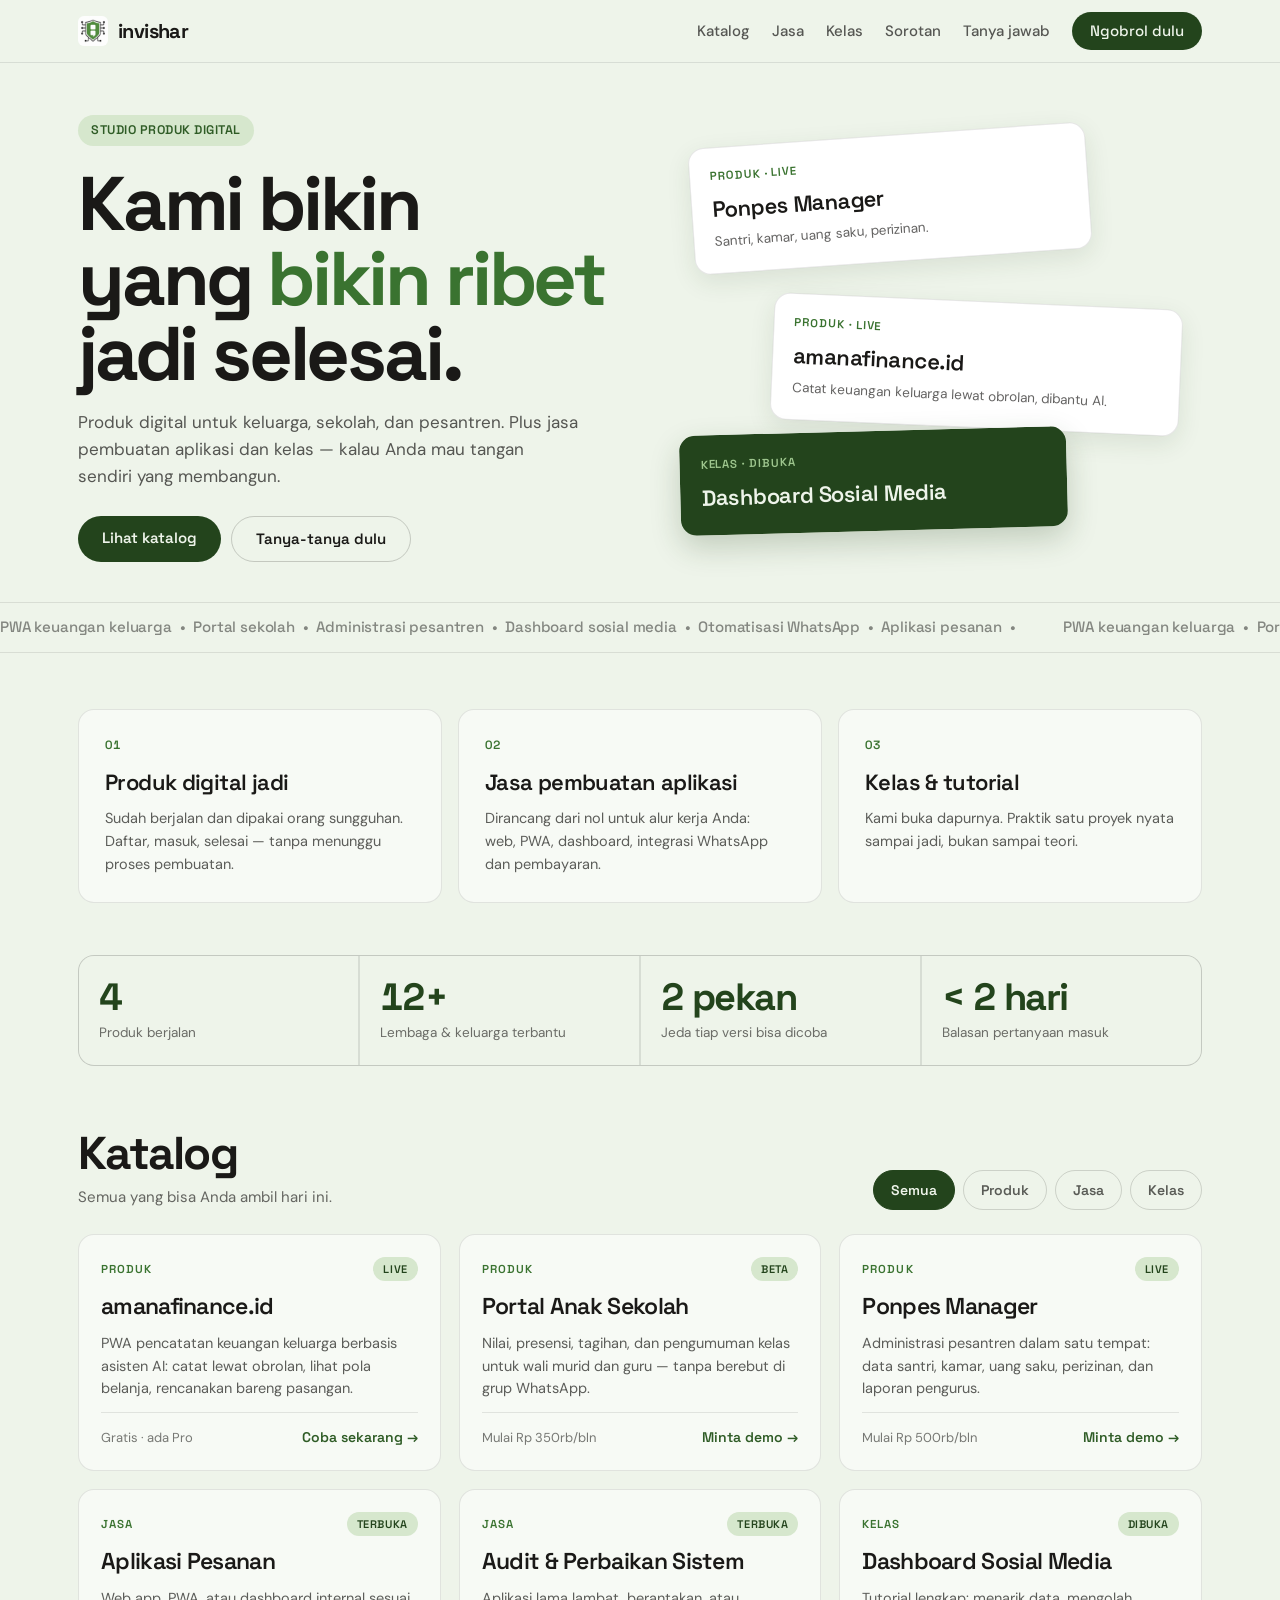
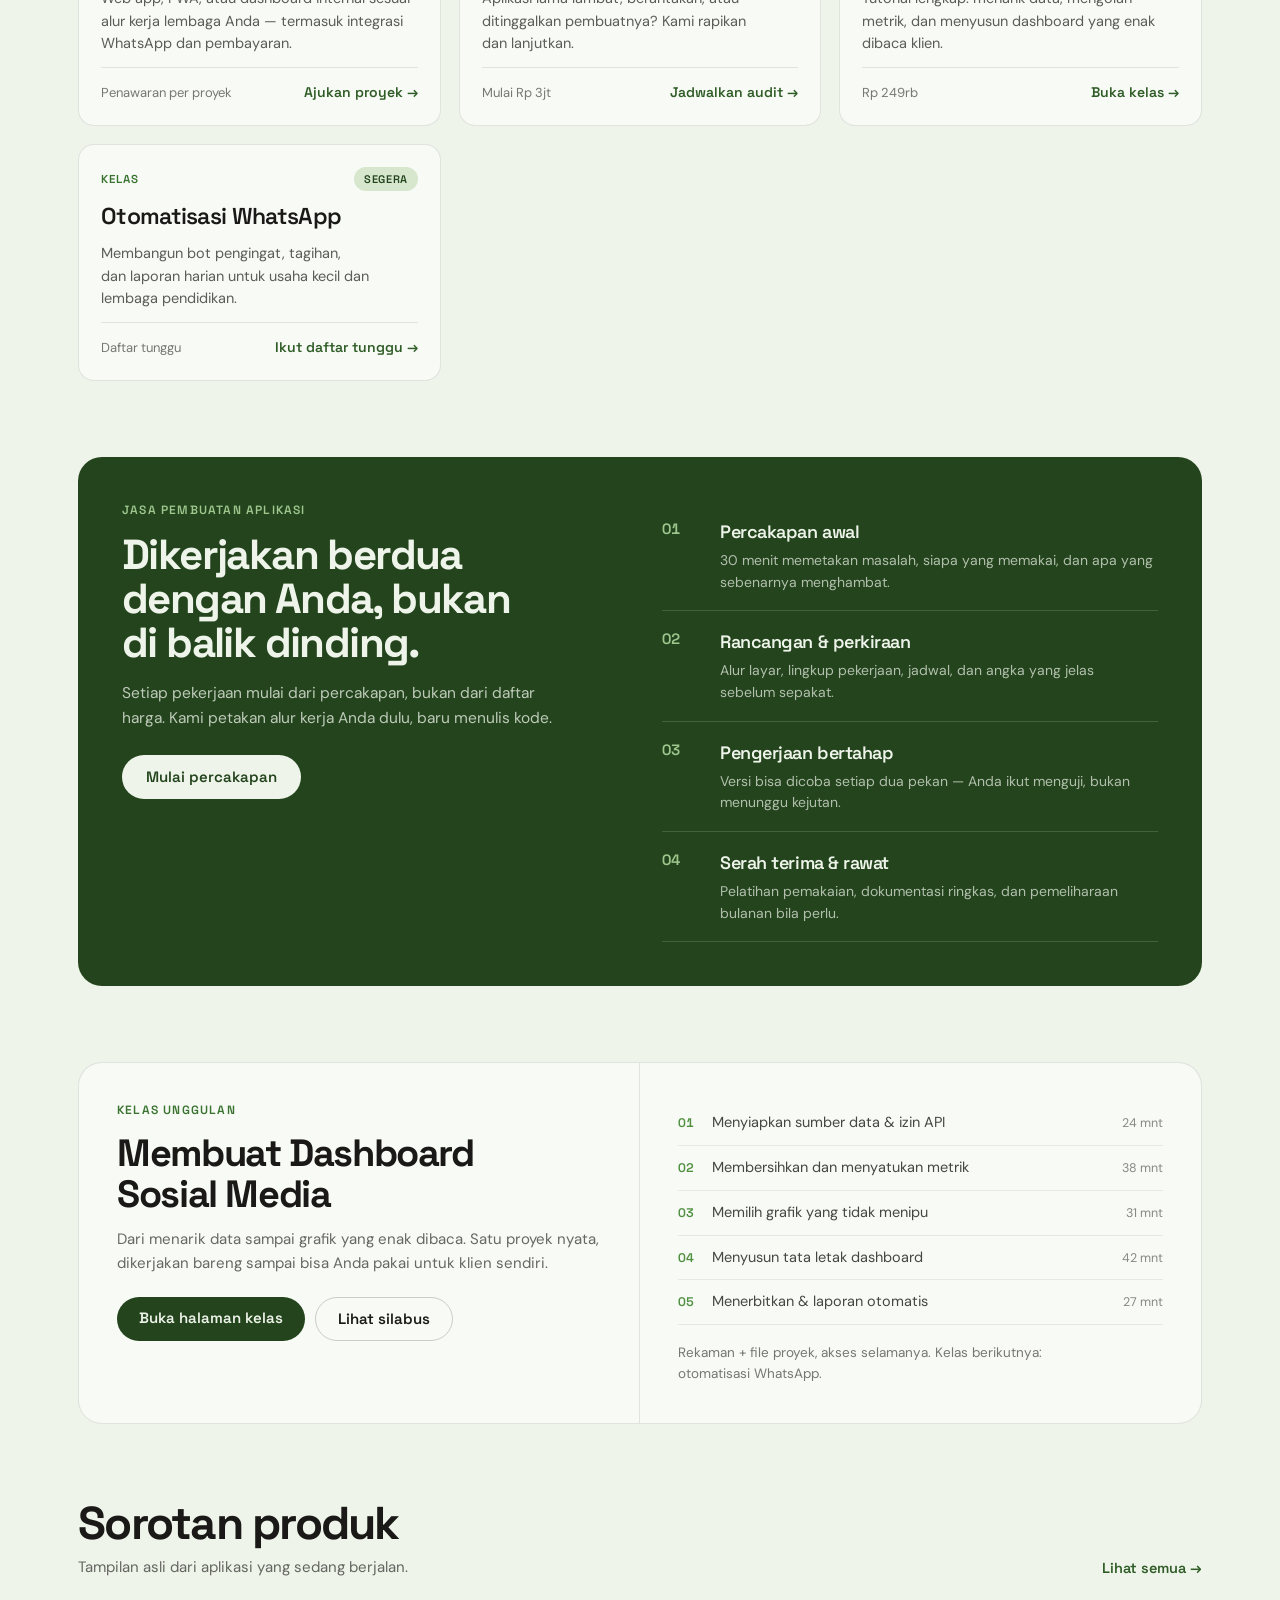
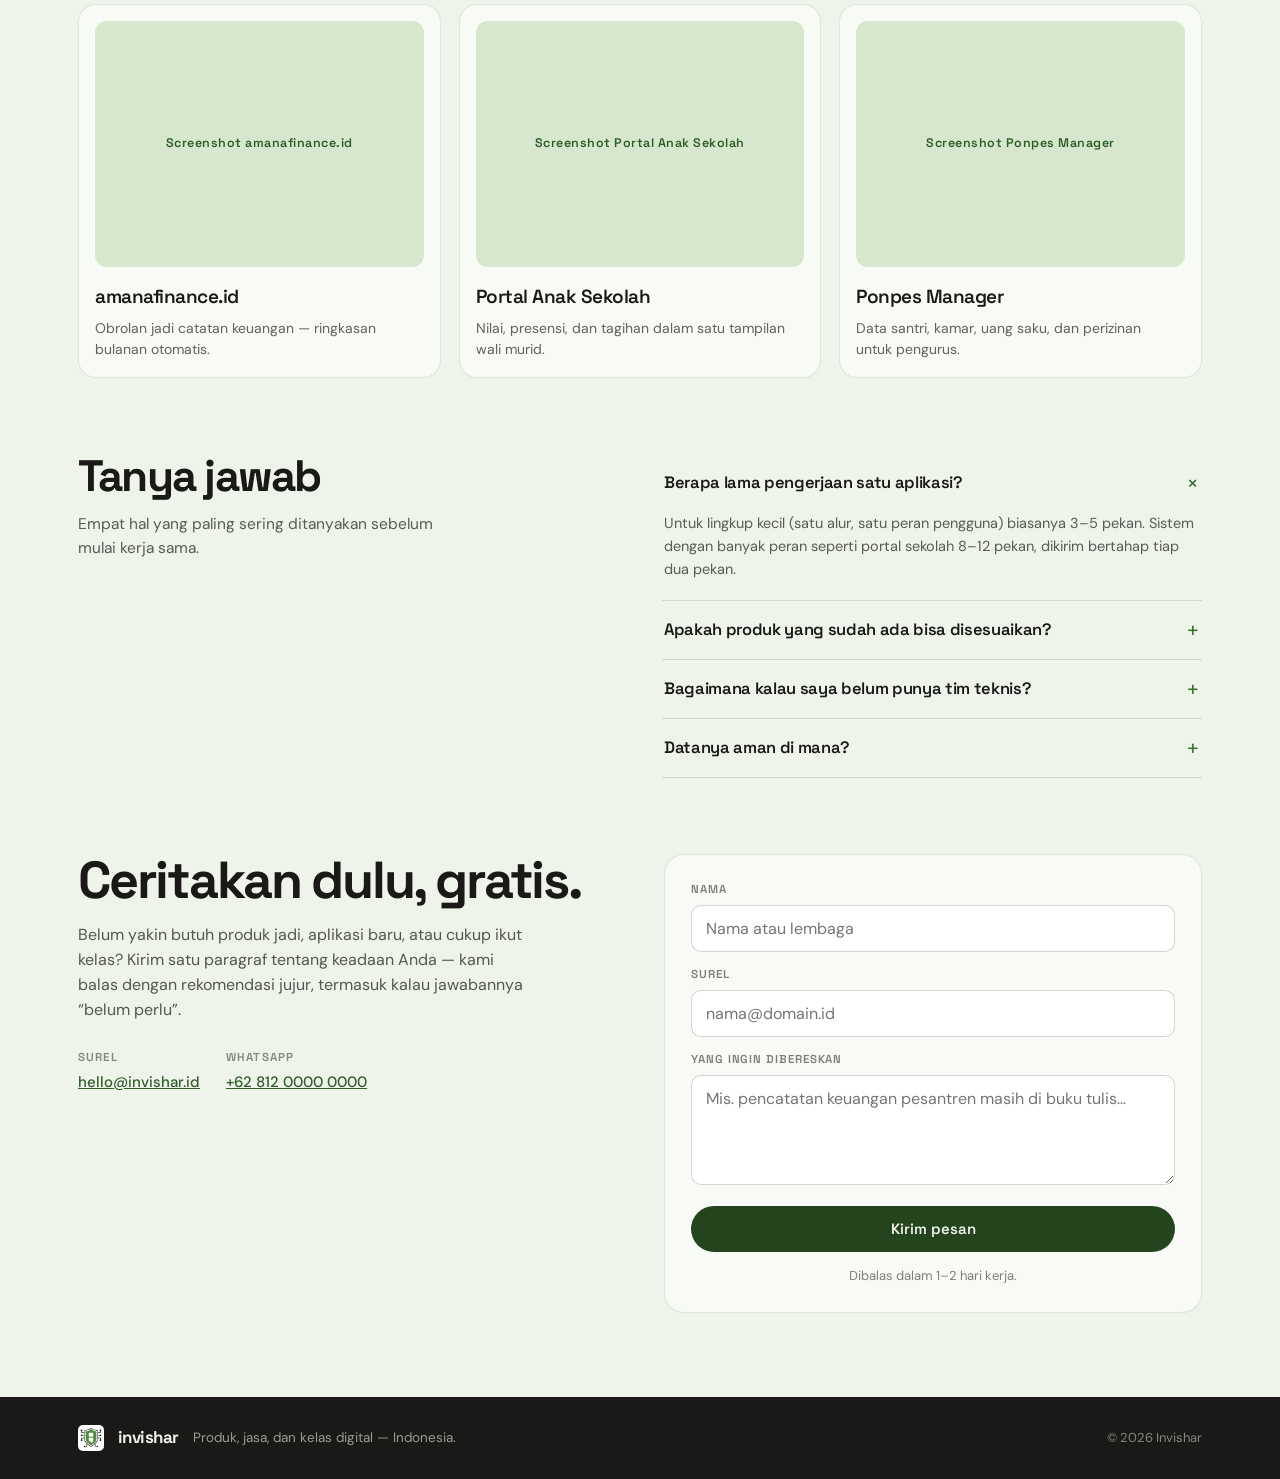
==== site/index.html @ 46fa2477 "Tambah galeri kelas sebagai pintu masuk menu Kelas Menu "Kelas" langsung melemparkan pengunjung ke s" ====
<!DOCTYPE html>
<html lang="id">
<head>
<meta charset="utf-8">
<meta name="viewport" content="width=device-width, initial-scale=1">
<title>Invishar &mdash; Produk, jasa, dan kelas digital</title>
<meta name="description" content="Studio produk digital untuk keluarga, sekolah, dan pesantren. Produk siap pakai, jasa pembuatan aplikasi, dan kelas praktis.">
<meta name="theme-color" content="#eef4ea">
<link rel="canonical" href="https://invishar.com/">
<link rel="icon" href="assets/invishar-logo.png">

<meta property="og:type" content="website">
<meta property="og:locale" content="id_ID">
<meta property="og:site_name" content="Invishar">
<meta property="og:title" content="Invishar — Produk, jasa, dan kelas digital">
<meta property="og:description" content="Studio produk digital untuk keluarga, sekolah, dan pesantren. Produk siap pakai, jasa pembuatan aplikasi, dan kelas praktis.">
<meta property="og:url" content="https://invishar.com/">
<meta property="og:image" content="https://invishar.com/assets/invishar-logo.png">
<meta name="twitter:card" content="summary_large_image">

<link rel="preconnect" href="https://fonts.googleapis.com">
<link rel="preconnect" href="https://fonts.gstatic.com" crossorigin>
<link href="https://fonts.googleapis.com/css2?family=Space+Grotesk:wght@400;500;600;700&family=DM+Sans:ital,opsz,wght@0,9..40,400..600;1,9..40,400&display=swap" rel="stylesheet">
<link rel="stylesheet" href="css/style.css">
<script>document.documentElement.classList.add("js");</script>
</head>
<body>

<a class="skip" href="#atas">Lompat ke konten</a>

<!-- ============ NAV ============ -->
<header class="nav">
  <div class="nav-inner wrap">
    <a class="brand" href="#atas">
      <img src="assets/invishar-logo.png" alt="" width="30" height="30">
      <span>invishar</span>
    </a>

    <nav class="nav-links" id="nav-links" aria-label="Navigasi utama">
      <a href="#katalog">Katalog</a>
      <a href="#jasa">Jasa</a>
      <a href="kelas.html">Kelas</a>
      <a href="#sorotan">Sorotan</a>
      <a href="#tanya">Tanya jawab</a>
      <a class="btn btn-solid btn-sm" href="#kontak">Ngobrol dulu</a>
    </nav>

    <button class="burger" type="button" id="burger" aria-label="Buka menu" aria-expanded="false" aria-controls="nav-links">
      <span></span><span></span><span></span>
    </button>
  </div>
</header>

<main>

<!-- ============ HERO ============ -->
<section class="hero wrap" id="atas">
  <div class="hero-copy">
    <p class="pill" data-reveal="0">Studio produk digital</p>
    <h1 data-reveal="80">Kami bikin yang <em>bikin ribet</em> jadi selesai.</h1>
    <p class="lead" data-reveal="160">Produk digital untuk keluarga, sekolah, dan pesantren. Plus jasa pembuatan aplikasi dan kelas &mdash; kalau Anda mau tangan sendiri yang membangun.</p>
    <div class="cta-row" data-reveal="240">
      <a class="btn btn-solid" href="#katalog">Lihat katalog</a>
      <a class="btn btn-outline" href="#kontak">Tanya-tanya dulu</a>
    </div>
  </div>

  <div class="stack" aria-hidden="true">
    <div class="stack-card c1" data-reveal-fade="120">
      <p class="kicker">Produk &middot; Live</p>
      <p class="stack-title">Ponpes Manager</p>
      <p class="stack-desc">Santri, kamar, uang saku, perizinan.</p>
    </div>
    <div class="stack-card c2" data-reveal-fade="240">
      <p class="kicker">Produk &middot; Live</p>
      <p class="stack-title">amanafinance.id</p>
      <p class="stack-desc">Catat keuangan keluarga lewat obrolan, dibantu AI.</p>
    </div>
    <div class="stack-card c3" data-reveal-fade="360">
      <p class="kicker">Kelas &middot; Dibuka</p>
      <p class="stack-title tight">Dashboard Sosial Media</p>
    </div>
  </div>
</section>

<!-- ============ MARQUEE ============ -->
<div class="marquee" aria-hidden="true">
  <div class="marquee-track">
    <span>PWA keuangan keluarga &nbsp;&bull;&nbsp; Portal sekolah &nbsp;&bull;&nbsp; Administrasi pesantren &nbsp;&bull;&nbsp; Dashboard sosial media &nbsp;&bull;&nbsp; Otomatisasi WhatsApp &nbsp;&bull;&nbsp; Aplikasi pesanan &nbsp;&bull;&nbsp;</span>
    <span>PWA keuangan keluarga &nbsp;&bull;&nbsp; Portal sekolah &nbsp;&bull;&nbsp; Administrasi pesantren &nbsp;&bull;&nbsp; Dashboard sosial media &nbsp;&bull;&nbsp; Otomatisasi WhatsApp &nbsp;&bull;&nbsp; Aplikasi pesanan &nbsp;&bull;&nbsp;</span>
  </div>
</div>

<!-- ============ TIGA PINTU ============ -->
<section class="doors wrap">
  <article class="door" data-reveal="0">
    <p class="no">01</p>
    <h3>Produk digital jadi</h3>
    <p>Sudah berjalan dan dipakai orang sungguhan. Daftar, masuk, selesai &mdash; tanpa menunggu proses pembuatan.</p>
  </article>
  <article class="door" data-reveal="80">
    <p class="no">02</p>
    <h3>Jasa pembuatan aplikasi</h3>
    <p>Dirancang dari nol untuk alur kerja Anda: web, PWA, dashboard, integrasi WhatsApp dan pembayaran.</p>
  </article>
  <article class="door" data-reveal="160">
    <p class="no">03</p>
    <h3>Kelas &amp; tutorial</h3>
    <p>Kami buka dapurnya. Praktik satu proyek nyata sampai jadi, bukan sampai teori.</p>
  </article>
</section>

<!-- ============ ANGKA ============ -->
<section class="wrap">
  <div class="stats">
    <div class="stat" data-reveal="0"><p class="stat-num">4</p><p class="stat-lbl">Produk berjalan</p></div>
    <div class="stat" data-reveal="70"><p class="stat-num">12+</p><p class="stat-lbl">Lembaga &amp; keluarga terbantu</p></div>
    <div class="stat" data-reveal="140"><p class="stat-num">2 pekan</p><p class="stat-lbl">Jeda tiap versi bisa dicoba</p></div>
    <div class="stat" data-reveal="210"><p class="stat-num">&lt; 2 hari</p><p class="stat-lbl">Balasan pertanyaan masuk</p></div>
  </div>
</section>

<!-- ============ KATALOG ============ -->
<section class="wrap" id="katalog">
  <div class="sec-head" data-reveal="0">
    <div>
      <h2>Katalog</h2>
      <p class="sec-sub">Semua yang bisa Anda ambil hari ini.</p>
    </div>
    <div class="tabs" role="group" aria-label="Saring katalog">
      <button class="tab is-on" type="button" data-filter="Semua" aria-pressed="true">Semua</button>
      <button class="tab" type="button" data-filter="Produk" aria-pressed="false">Produk</button>
      <button class="tab" type="button" data-filter="Jasa" aria-pressed="false">Jasa</button>
      <button class="tab" type="button" data-filter="Kelas" aria-pressed="false">Kelas</button>
    </div>
  </div>

  <div class="grid-cards" id="katalog-grid">
    <article class="item" data-reveal="0" data-kategori="Produk">
      <div class="item-top"><span class="kicker">Produk</span><span class="badge">Live</span></div>
      <h3>amanafinance.id</h3>
      <p>PWA pencatatan keuangan keluarga berbasis asisten AI: catat lewat obrolan, lihat pola belanja, rencanakan bareng pasangan.</p>
      <div class="item-foot"><span class="harga">Gratis &middot; ada Pro</span><a href="#kontak">Coba sekarang &rarr;</a></div>
    </article>

    <article class="item" data-reveal="70" data-kategori="Produk">
      <div class="item-top"><span class="kicker">Produk</span><span class="badge">Beta</span></div>
      <h3>Portal Anak Sekolah</h3>
      <p>Nilai, presensi, tagihan, dan pengumuman kelas untuk wali murid dan guru &mdash; tanpa berebut di grup WhatsApp.</p>
      <div class="item-foot"><span class="harga">Mulai Rp 350rb/bln</span><a href="#kontak">Minta demo &rarr;</a></div>
    </article>

    <article class="item" data-reveal="140" data-kategori="Produk">
      <div class="item-top"><span class="kicker">Produk</span><span class="badge">Live</span></div>
      <h3>Ponpes Manager</h3>
      <p>Administrasi pesantren dalam satu tempat: data santri, kamar, uang saku, perizinan, dan laporan pengurus.</p>
      <div class="item-foot"><span class="harga">Mulai Rp 500rb/bln</span><a href="#kontak">Minta demo &rarr;</a></div>
    </article>

    <article class="item" data-reveal="210" data-kategori="Jasa">
      <div class="item-top"><span class="kicker">Jasa</span><span class="badge">Terbuka</span></div>
      <h3>Aplikasi Pesanan</h3>
      <p>Web app, PWA, atau dashboard internal sesuai alur kerja lembaga Anda &mdash; termasuk integrasi WhatsApp dan pembayaran.</p>
      <div class="item-foot"><span class="harga">Penawaran per proyek</span><a href="#kontak">Ajukan proyek &rarr;</a></div>
    </article>

    <article class="item" data-reveal="280" data-kategori="Jasa">
      <div class="item-top"><span class="kicker">Jasa</span><span class="badge">Terbuka</span></div>
      <h3>Audit &amp; Perbaikan Sistem</h3>
      <p>Aplikasi lama lambat, berantakan, atau ditinggalkan pembuatnya? Kami rapikan dan lanjutkan.</p>
      <div class="item-foot"><span class="harga">Mulai Rp 3jt</span><a href="#kontak">Jadwalkan audit &rarr;</a></div>
    </article>

    <article class="item" data-reveal="350" data-kategori="Kelas">
      <div class="item-top"><span class="kicker">Kelas</span><span class="badge">Dibuka</span></div>
      <h3>Dashboard Sosial Media</h3>
      <p>Tutorial lengkap: menarik data, mengolah metrik, dan menyusun dashboard yang enak dibaca klien.</p>
      <div class="item-foot"><span class="harga">Rp 249rb</span><a href="course.html">Buka kelas &rarr;</a></div>
    </article>

    <article class="item" data-reveal="420" data-kategori="Kelas">
      <div class="item-top"><span class="kicker">Kelas</span><span class="badge">Segera</span></div>
      <h3>Otomatisasi WhatsApp</h3>
      <p>Membangun bot pengingat, tagihan, dan laporan harian untuk usaha kecil dan lembaga pendidikan.</p>
      <div class="item-foot"><span class="harga">Daftar tunggu</span><a href="#kontak">Ikut daftar tunggu &rarr;</a></div>
    </article>
  </div>
</section>

<!-- ============ JASA ============ -->
<section class="wrap" id="jasa">
  <div class="panel-dark" data-reveal="0">
    <div>
      <p class="kicker light">Jasa pembuatan aplikasi</p>
      <h2 class="h2-dark">Dikerjakan berdua dengan Anda, bukan di balik dinding.</h2>
      <p class="panel-lead">Setiap pekerjaan mulai dari percakapan, bukan dari daftar harga. Kami petakan alur kerja Anda dulu, baru menulis kode.</p>
      <a class="btn btn-light" href="#kontak">Mulai percakapan</a>
    </div>
    <ol class="steps">
      <li><span class="step-no">01</span><div><h4>Percakapan awal</h4><p>30 menit memetakan masalah, siapa yang memakai, dan apa yang sebenarnya menghambat.</p></div></li>
      <li><span class="step-no">02</span><div><h4>Rancangan &amp; perkiraan</h4><p>Alur layar, lingkup pekerjaan, jadwal, dan angka yang jelas sebelum sepakat.</p></div></li>
      <li><span class="step-no">03</span><div><h4>Pengerjaan bertahap</h4><p>Versi bisa dicoba setiap dua pekan &mdash; Anda ikut menguji, bukan menunggu kejutan.</p></div></li>
      <li><span class="step-no">04</span><div><h4>Serah terima &amp; rawat</h4><p>Pelatihan pemakaian, dokumentasi ringkas, dan pemeliharaan bulanan bila perlu.</p></div></li>
    </ol>
  </div>
</section>

<!-- ============ KELAS ============ -->
<section class="wrap" id="kelas">
  <div class="kelas" data-reveal="0">
    <div class="kelas-copy">
      <p class="kicker">Kelas unggulan</p>
      <h2>Membuat Dashboard Sosial Media</h2>
      <p class="sec-sub">Dari menarik data sampai grafik yang enak dibaca. Satu proyek nyata, dikerjakan bareng sampai bisa Anda pakai untuk klien sendiri.</p>
      <div class="cta-row">
        <a class="btn btn-solid" href="course.html">Buka halaman kelas</a>
        <a class="btn btn-outline" href="course.html#materi">Lihat silabus</a>
      </div>
    </div>
    <div class="kelas-modul">
      <ol class="modul">
        <li><span class="m-no">01</span><span class="m-judul">Menyiapkan sumber data &amp; izin API</span><span class="m-dur">24 mnt</span></li>
        <li><span class="m-no">02</span><span class="m-judul">Membersihkan dan menyatukan metrik</span><span class="m-dur">38 mnt</span></li>
        <li><span class="m-no">03</span><span class="m-judul">Memilih grafik yang tidak menipu</span><span class="m-dur">31 mnt</span></li>
        <li><span class="m-no">04</span><span class="m-judul">Menyusun tata letak dashboard</span><span class="m-dur">42 mnt</span></li>
        <li><span class="m-no">05</span><span class="m-judul">Menerbitkan &amp; laporan otomatis</span><span class="m-dur">27 mnt</span></li>
      </ol>
      <p class="note">Rekaman + file proyek, akses selamanya. Kelas berikutnya: otomatisasi WhatsApp.</p>
    </div>
  </div>
</section>

<!-- ============ SOROTAN ============ -->
<section class="wrap" id="sorotan">
  <div class="sec-head" data-reveal="0">
    <div>
      <h2>Sorotan produk</h2>
      <p class="sec-sub">Tampilan asli dari aplikasi yang sedang berjalan.</p>
    </div>
    <a class="link-more" href="#katalog">Lihat semua &rarr;</a>
  </div>

  <div class="grid-cards">
    <!-- Ganti isi .shot-frame dengan: <img src="assets/shot-amana.png" alt="Tangkapan layar amanafinance.id"> -->
    <figure class="shot" data-reveal="0">
      <div class="shot-frame"><span class="shot-ph">Screenshot amanafinance.id</span></div>
      <figcaption>
        <p class="shot-title">amanafinance.id</p>
        <p>Obrolan jadi catatan keuangan &mdash; ringkasan bulanan otomatis.</p>
      </figcaption>
    </figure>
    <figure class="shot" data-reveal="80">
      <div class="shot-frame"><span class="shot-ph">Screenshot Portal Anak Sekolah</span></div>
      <figcaption>
        <p class="shot-title">Portal Anak Sekolah</p>
        <p>Nilai, presensi, dan tagihan dalam satu tampilan wali murid.</p>
      </figcaption>
    </figure>
    <figure class="shot" data-reveal="160">
      <div class="shot-frame"><span class="shot-ph">Screenshot Ponpes Manager</span></div>
      <figcaption>
        <p class="shot-title">Ponpes Manager</p>
        <p>Data santri, kamar, uang saku, dan perizinan untuk pengurus.</p>
      </figcaption>
    </figure>
  </div>
</section>

<!-- ============ TANYA JAWAB ============ -->
<section class="wrap" id="tanya">
  <div class="faq-grid">
    <div data-reveal="0">
      <h2>Tanya jawab</h2>
      <p class="sec-sub narrow">Empat hal yang paling sering ditanyakan sebelum mulai kerja sama.</p>
    </div>

    <div class="faq" id="faq">
      <div class="faq-row">
        <button class="faq-q" type="button" aria-expanded="true" aria-controls="faq-a0">
          <span>Berapa lama pengerjaan satu aplikasi?</span><span class="faq-icon" aria-hidden="true">+</span>
        </button>
        <div class="faq-a is-open" id="faq-a0"><div><p>Untuk lingkup kecil (satu alur, satu peran pengguna) biasanya 3&ndash;5 pekan. Sistem dengan banyak peran seperti portal sekolah 8&ndash;12 pekan, dikirim bertahap tiap dua pekan.</p></div></div>
      </div>
      <div class="faq-row">
        <button class="faq-q" type="button" aria-expanded="false" aria-controls="faq-a1">
          <span>Apakah produk yang sudah ada bisa disesuaikan?</span><span class="faq-icon" aria-hidden="true">+</span>
        </button>
        <div class="faq-a" id="faq-a1"><div><p>Bisa. amanafinance, Portal Sekolah, dan Ponpes Manager punya opsi penyesuaian merek, form, dan laporan &mdash; jauh lebih murah daripada membangun dari nol.</p></div></div>
      </div>
      <div class="faq-row">
        <button class="faq-q" type="button" aria-expanded="false" aria-controls="faq-a2">
          <span>Bagaimana kalau saya belum punya tim teknis?</span><span class="faq-icon" aria-hidden="true">+</span>
        </button>
        <div class="faq-a" id="faq-a2"><div><p>Justru itu bagian kami. Ada pelatihan pemakaian, dokumentasi ringkas berbahasa Indonesia, dan paket pemeliharaan bulanan kalau dibutuhkan.</p></div></div>
      </div>
      <div class="faq-row">
        <button class="faq-q" type="button" aria-expanded="false" aria-controls="faq-a3">
          <span>Datanya aman di mana?</span><span class="faq-icon" aria-hidden="true">+</span>
        </button>
        <div class="faq-a" id="faq-a3"><div><p>Server dengan enkripsi saat transit dan pencadangan harian. Untuk lembaga yang mewajibkannya, kami bisa memasang di server milik Anda sendiri.</p></div></div>
      </div>
    </div>
  </div>
</section>

<!-- ============ KONTAK ============ -->
<section class="wrap kontak" id="kontak">
  <div class="kontak-grid">
    <div data-reveal="0">
      <h2 class="h2-xl">Ceritakan dulu, gratis.</h2>
      <p class="lead">Belum yakin butuh produk jadi, aplikasi baru, atau cukup ikut kelas? Kirim satu paragraf tentang keadaan Anda &mdash; kami balas dengan rekomendasi jujur, termasuk kalau jawabannya &ldquo;belum perlu&rdquo;.</p>
      <div class="kontak-meta">
        <div>
          <p class="kicker muted">Surel</p>
          <a href="mailto:hello@invishar.id">hello@invishar.id</a>
        </div>
        <div>
          <p class="kicker muted">WhatsApp</p>
          <a href="https://wa.me/628120000000">+62 812 0000 0000</a>
        </div>
      </div>
    </div>

    <!-- Form belum terhubung ke mana pun (mode demo). Cara mengaktifkan ada di js/main.js. -->
    <form class="form" id="form-kontak" data-demo action="#" method="post" data-reveal="100">
      <div class="field">
        <label for="nama">Nama</label>
        <input id="nama" name="nama" type="text" autocomplete="name" placeholder="Nama atau lembaga" required>
      </div>
      <div class="field">
        <label for="surel">Surel</label>
        <input id="surel" name="surel" type="email" autocomplete="email" placeholder="nama@domain.id" required>
      </div>
      <div class="field">
        <label for="pesan">Yang ingin dibereskan</label>
        <textarea id="pesan" name="pesan" rows="4" placeholder="Mis. pencatatan keuangan pesantren masih di buku tulis&hellip;" required></textarea>
      </div>
      <button class="btn btn-solid btn-block" type="submit" id="tombol-kirim">Kirim pesan</button>
      <p class="form-note" id="form-note">Dibalas dalam 1&ndash;2 hari kerja.</p>
    </form>
  </div>
</section>

</main>

<!-- ============ FOOTER ============ -->
<footer class="footer">
  <div class="wrap footer-inner">
    <img src="assets/invishar-logo.png" alt="" width="26" height="26">
    <span class="footer-brand">invishar</span>
    <span class="footer-tag">Produk, jasa, dan kelas digital &mdash; Indonesia.</span>
    <span class="footer-copy">&copy; 2026 Invishar</span>
  </div>
</footer>

<script src="js/main.js" defer></script>
</body>
</html>
---- site/css/style.css ----
/* ==========================================================================
   Invishar — landing page
   Dikonversi dari desain "Invishar v2" (Claude Design canvas) ke CSS statis.
   Breakpoint mobile: 760px (mengikuti ambang `mob` di desain asli).
   ========================================================================== */

/* --------------------------------------------------------------- 1. Token */
:root {
  /* Ground & permukaan */
  --bg:            #eef4ea;
  --surface:       #f7faf5;
  --white:         #ffffff;

  /* Tinta */
  --ink:           #1a1917;
  --ink-80:        rgba(26, 25, 23, 0.80);
  --ink-72:        rgba(26, 25, 23, 0.72);
  --ink-70:        rgba(26, 25, 23, 0.70);
  --ink-68:        rgba(26, 25, 23, 0.68);
  --ink-65:        rgba(26, 25, 23, 0.65);
  --ink-62:        rgba(26, 25, 23, 0.62);
  --ink-58:        rgba(26, 25, 23, 0.58);
  --ink-55:        rgba(26, 25, 23, 0.55);
  --ink-50:        rgba(26, 25, 23, 0.50);

  /* Garis */
  --line:          rgba(26, 25, 23, 0.10);
  --line-strong:   rgba(26, 25, 23, 0.16);
  --line-input:    rgba(26, 25, 23, 0.18);
  --line-btn:      rgba(26, 25, 23, 0.20);
  --line-faq:      rgba(26, 25, 23, 0.12);

  /* Hijau */
  --green-900:     #23441c;
  --green-700:     #2f5c26;
  --green-600:     #3a7330;
  --green-500:     #3f7a33;
  --green-400:     #4f8f3f;
  --green-300:     #7fae6d;
  --green-200:     #9ec68e;
  --green-100:     #d6e7cd;

  /* Di atas panel gelap */
  --on-dark:       #eef4ea;
  --on-dark-76:    rgba(238, 244, 234, 0.76);
  --on-dark-70:    rgba(238, 244, 234, 0.70);
  --on-dark-60:    rgba(238, 244, 234, 0.60);
  --on-dark-50:    rgba(238, 244, 234, 0.50);
  --on-dark-line:  rgba(238, 244, 234, 0.16);

  /* Bayangan */
  --sh-card:       0 8px 24px rgba(35, 68, 28, 0.10);
  --sh-card-dark:  0 12px 30px rgba(35, 68, 28, 0.22);
  --sh-hover:      0 12px 28px rgba(35, 68, 28, 0.10);
  --sh-hover-soft: 0 10px 24px rgba(35, 68, 28, 0.08);
  --sh-btn:        0 8px 20px rgba(35, 68, 28, 0.22);
  --sh-menu:       0 14px 34px rgba(35, 68, 28, 0.14);

  /* Tipografi */
  --font-ui:       "Space Grotesk", system-ui, -apple-system, sans-serif;
  --font-body:     "DM Sans", system-ui, -apple-system, sans-serif;

  /* Lain-lain */
  --wrap:          1180px;
  --gutter:        clamp(16px, 4vw, 28px);
  --r-sm:          10px;
  --r-md:          16px;
  --r-lg:          18px;
  --r-xl:          24px;
  --r-pill:        999px;
  --ease:          cubic-bezier(.22, .68, .3, 1);
}

/* ---------------------------------------------------------------- 2. Base */
*,
*::before,
*::after { box-sizing: border-box; }

html {
  scroll-behavior: smooth;
  -webkit-text-size-adjust: 100%;
}

body {
  margin: 0;
  background: var(--bg);
  color: var(--ink);
  font-family: var(--font-body);
  font-size: 16px;
  line-height: 1.5;
  overflow-x: hidden;
  -webkit-font-smoothing: antialiased;
}

* { -webkit-tap-highlight-color: rgba(63, 122, 51, 0.15); }

img { max-width: 100%; height: auto; display: block; }

a { color: var(--green-700); }
a:hover { color: var(--green-500); }

h1, h2, h3, h4 {
  font-family: var(--font-ui);
  text-wrap: balance;
}

p { text-wrap: pretty; }

:focus-visible {
  outline: 2px solid var(--green-500);
  outline-offset: 2px;
}

::selection {
  background: var(--green-100);
  color: var(--green-900);
}

.skip {
  position: absolute;
  left: -9999px;
  top: 0;
  z-index: 100;
  background: var(--green-900);
  color: var(--on-dark);
  font-family: var(--font-ui);
  font-weight: 600;
  padding: 12px 18px;
  border-radius: 0 0 var(--r-sm) 0;
  text-decoration: none;
}
.skip:focus { left: 0; color: var(--on-dark); }

.wrap {
  max-width: var(--wrap);
  margin-inline: auto;
  padding-inline: var(--gutter);
}

section[id] { scroll-margin-top: 76px; }

/* ------------------------------------------------------------- 3. Tombol */
.btn {
  display: inline-block;
  font-family: var(--font-ui);
  font-weight: 600;
  font-size: 15px;
  line-height: 1.2;
  padding: 13px 24px;
  border: none;
  border-radius: var(--r-pill);
  text-decoration: none;
  text-align: center;
  cursor: pointer;
  transition: background .18s ease, border-color .18s ease,
              color .18s ease, transform .18s ease, box-shadow .18s ease;
}

.btn-solid {
  background: var(--green-900);
  color: var(--on-dark);
}
.btn-solid:hover {
  background: var(--green-700);
  color: var(--on-dark);
  transform: translateY(-2px);
  box-shadow: var(--sh-btn);
}
.btn-solid:active { transform: translateY(0); box-shadow: none; }

.btn-outline {
  background: transparent;
  border: 1.5px solid var(--line-btn);
  color: var(--ink);
}
.btn-outline:hover {
  border-color: var(--green-400);
  color: var(--green-700);
  transform: translateY(-2px);
}

.btn-light {
  background: var(--on-dark);
  color: var(--green-900);
}
.btn-light:hover {
  background: var(--green-100);
  color: var(--green-900);
  transform: translateY(-2px);
}

.btn-sm { font-size: 14.5px; padding: 10px 18px; }
.btn-block { width: 100%; padding: 14px 22px; }

.cta-row { display: flex; flex-wrap: wrap; gap: 10px; }

/* -------------------------------------------------------- 4. Teks berulang */
.kicker {
  font-family: var(--font-ui);
  font-size: 11.5px;
  font-weight: 600;
  letter-spacing: 0.09em;
  text-transform: uppercase;
  color: var(--green-600);
  margin: 0;
}
.kicker.light { color: var(--green-200); font-size: 12px; letter-spacing: 0.1em; }
.kicker.muted { color: var(--ink-50); letter-spacing: 0.1em; margin-bottom: 5px; }

.lead {
  font-size: clamp(15.5px, 1.6vw, 17px);
  line-height: 1.58;
  color: var(--ink-72);
  max-width: 42ch;
  margin: 0 0 26px;
}

.sec-sub {
  font-size: 15px;
  line-height: 1.58;
  color: var(--ink-65);
  margin: 0;
}
.sec-sub.narrow { max-width: 34ch; font-size: 15.5px; color: var(--ink-70); }

.sec-head {
  display: flex;
  flex-wrap: wrap;
  align-items: flex-end;
  gap: 18px;
  margin-bottom: 24px;
}
.sec-head > div:first-child { min-width: 0; margin-right: auto; }
.sec-head h2 {
  font-weight: 700;
  font-size: clamp(28px, 5vw, 46px);
  letter-spacing: -0.038em;
  line-height: 1.04;
  margin: 0 0 8px;
}

.link-more {
  font-family: var(--font-ui);
  font-weight: 600;
  font-size: 14.5px;
  text-decoration: none;
}

/* Angka selalu tabular */
.stat-num, .harga, .no, .step-no, .m-no, .m-dur, .footer-copy {
  font-variant-numeric: tabular-nums;
}

/* ------------------------------------------------------------------ 5. Nav */
.nav {
  position: sticky;
  top: 0;
  z-index: 30;
  background: rgba(238, 244, 234, 0.90);
  backdrop-filter: blur(10px);
  -webkit-backdrop-filter: blur(10px);
  border-bottom: 1px solid var(--line);
}

.nav-inner {
  position: relative;
  display: flex;
  align-items: center;
  gap: 18px;
  padding-block: 12px;
}

.brand {
  display: flex;
  align-items: center;
  gap: 10px;
  margin-right: auto;
  text-decoration: none;
  color: inherit;
}
.brand:hover { color: inherit; }
.brand img { width: 30px; height: 30px; border-radius: 6px; }
.brand span {
  font-family: var(--font-ui);
  font-weight: 700;
  font-size: 20px;
  letter-spacing: -0.03em;
}

.nav-links {
  display: flex;
  align-items: center;
  gap: 22px;
}
.nav-links > a {
  color: var(--ink-72);
  text-decoration: none;
  font-size: 15px;
  font-weight: 500;
  transition: color .16s ease;
}
.nav-links > a:hover { color: var(--green-900); }
.nav-links > a.btn { color: var(--on-dark); }

.burger {
  display: none;
  flex-direction: column;
  gap: 4px;
  align-items: center;
  justify-content: center;
  width: 44px;
  height: 44px;
  border: 1.5px solid var(--line-strong);
  border-radius: 12px;
  background: transparent;
  cursor: pointer;
}
.burger span {
  display: block;
  width: 18px;
  height: 1.8px;
  background: var(--ink);
  border-radius: 2px;
}

/* ----------------------------------------------------------------- 6. Hero */
.hero {
  display: grid;
  grid-template-columns: repeat(auto-fit, minmax(290px, 1fr));
  gap: clamp(30px, 5vw, 48px);
  align-items: center;
  padding-top: clamp(34px, 6vw, 52px);
  padding-bottom: 14px;
}

.hero-copy { min-width: 0; }

.pill {
  display: inline-flex;
  align-items: center;
  gap: 8px;
  font-family: var(--font-ui);
  font-size: 12.5px;
  font-weight: 600;
  letter-spacing: 0.04em;
  text-transform: uppercase;
  color: var(--green-700);
  background: var(--green-100);
  padding: 6px 13px;
  border-radius: var(--r-pill);
  margin: 0 0 20px;
}

.hero h1 {
  font-weight: 700;
  font-size: clamp(36px, 7.4vw, 76px);
  line-height: 0.99;
  letter-spacing: -0.042em;
  margin: 0 0 18px;
}
.hero h1 em { font-style: normal; color: var(--green-600); }

/* Tumpukan kartu melayang */
.stack {
  min-width: 0;
  position: relative;
  height: 420px;
}

.stack-card {
  position: absolute;
  background: var(--white);
  border: 1px solid var(--line);
  box-shadow: var(--sh-card);
  border-radius: var(--r-md);
  padding: 20px;
  animation: inv-float 7s ease-in-out infinite;
}
.stack-card .kicker { font-size: 11.5px; letter-spacing: 0.08em; }
.stack-title {
  font-family: var(--font-ui);
  font-weight: 600;
  font-size: 22px;
  letter-spacing: -0.025em;
  margin: 8px 0 6px;
}
.stack-title.tight { margin-bottom: 0; }
.stack-desc {
  font-size: 13.5px;
  line-height: 1.5;
  color: var(--ink-68);
  margin: 0;
}

.stack .c1 { top: 6px;   left: 5%;  width: 74%; transform: rotate(-4deg);   animation-delay: 0s; }
.stack .c2 { top: 172px; left: 20%; width: 76%; transform: rotate(2.5deg);  animation-delay: .9s; }
.stack .c3 {
  top: 302px; left: 3%; width: 72%; transform: rotate(-1.5deg); animation-delay: 1.8s;
  background: var(--green-900);
  color: var(--on-dark);
  border-color: transparent;
  box-shadow: var(--sh-card-dark);
}
.stack .c3 .kicker { color: var(--green-200); }

@keyframes inv-float {
  0%, 100% { translate: 0 0; }
  50%      { translate: 0 -7px; }
}

/* -------------------------------------------------------------- 7. Marquee */
.marquee {
  border-top: 1px solid var(--line);
  border-bottom: 1px solid var(--line);
  overflow: hidden;
  padding: 13px 0;
  margin-top: 26px;
}
.marquee-track {
  display: flex;
  gap: 44px;
  width: max-content;
  animation: inv-slide 28s linear infinite;
  font-family: var(--font-ui);
  font-weight: 500;
  font-size: 15px;
  letter-spacing: -0.01em;
  color: var(--ink-50);
  white-space: nowrap;
}

@keyframes inv-slide {
  from { transform: translateX(0); }
  to   { transform: translateX(-50%); }
}

/* ---------------------------------------------------------- 8. Tiga pintu */
.doors {
  display: grid;
  grid-template-columns: repeat(auto-fit, minmax(240px, 1fr));
  gap: 16px;
  padding-top: clamp(40px, 6vw, 56px);
}

.door {
  background: var(--surface);
  border: 1px solid var(--line);
  border-radius: var(--r-md);
  padding: 26px;
  transition: border-color .2s ease, transform .2s ease, box-shadow .2s ease;
}
.door:hover {
  border-color: var(--green-300);
  transform: translateY(-3px);
  box-shadow: var(--sh-hover-soft);
}
.door .no {
  font-family: var(--font-ui);
  font-size: 12px;
  font-weight: 600;
  letter-spacing: 0.1em;
  text-transform: uppercase;
  color: var(--green-600);
  margin: 0;
}
.door h3 {
  font-weight: 600;
  font-size: 22px;
  letter-spacing: -0.028em;
  margin: 12px 0 8px;
}
.door p {
  font-size: 14.5px;
  line-height: 1.58;
  color: var(--ink-70);
  margin: 0;
}

/* -------------------------------------------------------------- 9. Statistik */
.stats {
  display: grid;
  grid-template-columns: repeat(auto-fit, minmax(150px, 1fr));
  gap: 2px;
  background: var(--line);
  border: 1px solid var(--line);
  border-radius: var(--r-md);
  overflow: hidden;
  margin-top: clamp(36px, 5vw, 52px);
}
.stat { background: var(--bg); padding: 22px 20px; }
.stat-num {
  font-family: var(--font-ui);
  font-weight: 700;
  font-size: clamp(28px, 4vw, 38px);
  letter-spacing: -0.04em;
  line-height: 1;
  color: var(--green-900);
  margin: 0;
}
.stat-lbl {
  font-size: 13.5px;
  color: var(--ink-62);
  margin: 7px 0 0;
}

/* ------------------------------------------------------------- 10. Katalog */
#katalog { padding-top: clamp(44px, 6vw, 64px); }

.tabs { display: flex; flex-wrap: wrap; gap: 8px; }

.tab {
  font-family: var(--font-ui);
  font-weight: 600;
  font-size: 14px;
  cursor: pointer;
  padding: 10px 17px;
  border-radius: var(--r-pill);
  background: transparent;
  color: var(--ink-70);
  border: 1.5px solid var(--line-strong);
  transition: background .16s ease, color .16s ease, border-color .16s ease;
}
.tab:hover { border-color: var(--green-400); color: var(--green-700); }
.tab.is-on {
  background: var(--green-900);
  color: var(--on-dark);
  border-color: var(--green-900);
}

.grid-cards {
  display: grid;
  grid-template-columns: repeat(auto-fill, minmax(270px, 1fr));
  gap: 18px;
}

.item {
  display: flex;
  flex-direction: column;
  gap: 12px;
  background: var(--surface);
  border: 1px solid var(--line);
  border-radius: var(--r-md);
  padding: 22px;
  transition: transform .2s ease, box-shadow .2s ease, border-color .2s ease;
}
.item:hover {
  border-color: var(--green-300);
  transform: translateY(-4px);
  box-shadow: var(--sh-hover);
}
.item[hidden] { display: none; }

.item-top {
  display: flex;
  align-items: center;
  justify-content: space-between;
  gap: 10px;
}
.badge {
  font-family: var(--font-ui);
  font-size: 11px;
  font-weight: 600;
  letter-spacing: 0.05em;
  text-transform: uppercase;
  background: var(--green-100);
  color: var(--green-900);
  padding: 4px 10px;
  border-radius: var(--r-pill);
}
.item h3 {
  font-weight: 600;
  font-size: 23px;
  letter-spacing: -0.03em;
  line-height: 1.16;
  margin: 0;
}
.item > p {
  font-size: 14.5px;
  line-height: 1.56;
  color: var(--ink-70);
  margin: 0;
}
.item-foot {
  display: flex;
  align-items: center;
  justify-content: space-between;
  gap: 12px;
  border-top: 1px solid var(--line);
  padding-top: 14px;
  margin-top: auto;
}
.harga { font-size: 13px; color: var(--ink-58); }
.item-foot a {
  font-family: var(--font-ui);
  font-weight: 600;
  font-size: 14px;
  text-decoration: none;
  margin-left: auto;
  white-space: nowrap;
}

/* ---------------------------------------------------------------- 11. Jasa */
#jasa, #kelas, #sorotan, #tanya { padding-top: clamp(50px, 7vw, 76px); }

.panel-dark {
  background: var(--green-900);
  color: var(--on-dark);
  border-radius: var(--r-xl);
  padding: clamp(26px, 4vw, 44px);
  display: grid;
  grid-template-columns: repeat(auto-fit, minmax(280px, 1fr));
  gap: clamp(28px, 4vw, 44px);
  align-items: start;
}
.panel-dark > div { min-width: 0; }
.panel-dark .kicker { margin-bottom: 14px; }

.h2-dark {
  font-weight: 700;
  font-size: clamp(26px, 4.4vw, 42px);
  letter-spacing: -0.038em;
  line-height: 1.05;
  margin: 0 0 16px;
}
.panel-lead {
  font-size: 15.5px;
  line-height: 1.6;
  color: var(--on-dark-76);
  max-width: 40ch;
  margin: 0 0 24px;
}

.steps { list-style: none; margin: 0; padding: 0; }
.steps li {
  display: grid;
  grid-template-columns: 44px minmax(0, 1fr);
  gap: 14px;
  padding: 17px 0;
  border-bottom: 1px solid var(--on-dark-line);
}
.step-no {
  font-family: var(--font-ui);
  font-weight: 600;
  font-size: 15px;
  color: var(--green-200);
}
.steps h4 {
  font-weight: 600;
  font-size: 18px;
  letter-spacing: -0.025em;
  margin: 0 0 5px;
}
.steps p {
  font-size: 14px;
  line-height: 1.55;
  color: var(--on-dark-70);
  margin: 0;
}

/* --------------------------------------------------------------- 12. Kelas */
.kelas {
  background: var(--surface);
  border: 1px solid var(--line);
  border-radius: var(--r-xl);
  display: grid;
  grid-template-columns: repeat(auto-fit, minmax(280px, 1fr));
  overflow: hidden;
}
.kelas-copy {
  padding: clamp(24px, 3.4vw, 38px);
  border-bottom: 1px solid var(--line);
}
.kelas-copy .kicker { font-size: 12px; letter-spacing: 0.1em; margin-bottom: 14px; }
.kelas-copy h2 {
  font-weight: 700;
  font-size: clamp(24px, 4vw, 38px);
  letter-spacing: -0.036em;
  line-height: 1.06;
  margin: 0 0 14px;
}
.kelas-copy .sec-sub { margin-bottom: 22px; }
.kelas-copy .btn { font-size: 15px; padding: 12px 22px; }

.kelas-modul { padding: clamp(24px, 3.4vw, 38px); }

.modul { list-style: none; margin: 0; padding: 0; }
.modul li {
  display: flex;
  align-items: baseline;
  gap: 12px;
  padding: 11px 0;
  border-bottom: 1px solid rgba(26, 25, 23, 0.08);
  font-size: 14.5px;
}
.m-no {
  font-family: var(--font-ui);
  font-weight: 600;
  font-size: 12.5px;
  color: var(--green-400);
  min-width: 22px;
}
.m-judul { color: var(--ink-80); min-width: 0; }
.m-dur {
  margin-left: auto;
  font-size: 12.5px;
  color: var(--ink-50);
  white-space: nowrap;
}
.note {
  font-size: 13.5px;
  line-height: 1.55;
  color: var(--ink-58);
  margin: 18px 0 0;
}

/* ------------------------------------------------------------- 13. Sorotan */
.shot {
  background: var(--surface);
  border: 1px solid var(--line);
  border-radius: var(--r-lg);
  padding: 16px;
  margin: 0;
}
.shot-frame {
  position: relative;
  width: 100%;
  aspect-ratio: 4 / 3;
  border-radius: 12px;
  overflow: hidden;
  background: var(--green-100);
  display: grid;
  place-items: center;
}
.shot-frame img { width: 100%; height: 100%; object-fit: cover; }
.shot-ph {
  font-family: var(--font-ui);
  font-size: 12.5px;
  font-weight: 600;
  letter-spacing: 0.04em;
  color: var(--green-700);
  text-align: center;
  padding: 0 16px;
}
.shot figcaption { margin: 0; }
.shot-title {
  font-family: var(--font-ui);
  font-weight: 600;
  font-size: 19px;
  letter-spacing: -0.026em;
  margin: 16px 0 6px;
}
.shot figcaption p:last-child {
  font-size: 14px;
  line-height: 1.55;
  color: var(--ink-68);
  margin: 0;
}

/* ---------------------------------------------------------- 14. Tanya jawab */
.faq-grid {
  display: grid;
  grid-template-columns: repeat(auto-fit, minmax(280px, 1fr));
  gap: clamp(24px, 4vw, 44px);
  align-items: start;
}
.faq-grid > div { min-width: 0; }
.faq-grid h2 {
  font-weight: 700;
  font-size: clamp(28px, 4.6vw, 44px);
  letter-spacing: -0.04em;
  line-height: 1.04;
  margin: 0 0 12px;
}

.faq-row { border-bottom: 1px solid var(--line-faq); }

.faq-q {
  width: 100%;
  display: flex;
  align-items: center;
  gap: 14px;
  background: none;
  border: none;
  padding: 18px 2px;
  cursor: pointer;
  text-align: left;
  font-family: var(--font-ui);
  font-weight: 600;
  font-size: 16.5px;
  letter-spacing: -0.02em;
  color: var(--ink);
}
.faq-q > span:first-child { min-width: 0; }
.faq-q:hover { color: var(--green-700); }

.faq-icon {
  margin-left: auto;
  font-family: var(--font-ui);
  font-size: 22px;
  font-weight: 400;
  line-height: 1;
  color: var(--green-600);
  transition: transform .24s var(--ease);
}
.faq-q[aria-expanded="true"] .faq-icon { transform: rotate(135deg); }

.faq-a {
  display: grid;
  grid-template-rows: 0fr;
  opacity: 0;
  overflow: hidden;
  transition: grid-template-rows .3s var(--ease), opacity .3s ease;
}
.faq-a.is-open { grid-template-rows: 1fr; opacity: 1; }
.faq-a > div { min-height: 0; overflow: hidden; }
.faq-a p {
  font-size: 14.5px;
  line-height: 1.6;
  color: var(--ink-70);
  margin: 0;
  padding: 0 2px 18px;
}

/* -------------------------------------------------------------- 15. Kontak */
.kontak {
  padding-top: clamp(50px, 7vw, 76px);
  padding-bottom: clamp(54px, 7vw, 84px);
}
.kontak-grid {
  display: grid;
  grid-template-columns: repeat(auto-fit, minmax(290px, 1fr));
  gap: clamp(30px, 5vw, 48px);
  align-items: start;
}
.kontak-grid > div { min-width: 0; }

.h2-xl {
  font-weight: 700;
  font-size: clamp(30px, 5.4vw, 52px);
  letter-spacing: -0.042em;
  line-height: 1;
  margin: 0 0 16px;
}
.kontak .lead { font-size: 16px; }

.kontak-meta {
  display: flex;
  flex-wrap: wrap;
  gap: 26px;
  font-size: 15px;
}
.kontak-meta a { font-weight: 500; }

.form {
  min-width: 0;
  display: flex;
  flex-direction: column;
  gap: 14px;
  background: var(--surface);
  border: 1px solid var(--line);
  border-radius: 20px;
  padding: clamp(20px, 3vw, 26px);
}
.field label {
  display: block;
  font-family: var(--font-ui);
  font-size: 11.5px;
  font-weight: 600;
  letter-spacing: 0.08em;
  text-transform: uppercase;
  color: var(--ink-55);
  margin-bottom: 7px;
}
.form input,
.form textarea {
  width: 100%;
  font-family: var(--font-body);
  font-size: 16px;          /* 16px mencegah iOS zoom saat fokus */
  padding: 12px 14px;
  border: 1px solid var(--line-input);
  border-radius: var(--r-sm);
  background: var(--white);
  color: var(--ink);
  transition: border-color .16s ease, box-shadow .16s ease;
}
.form input:hover,
.form textarea:hover { border-color: var(--green-300); }
.form input:focus,
.form textarea:focus {
  border-color: var(--green-400);
  box-shadow: 0 0 0 3px rgba(79, 143, 63, 0.15);
  outline: none;
}
.form textarea { resize: vertical; }

.form-note {
  font-size: 13px;
  color: var(--ink-55);
  margin: 0;
  text-align: center;
}
.form.is-sent .form-note { color: var(--green-700); font-weight: 500; }

/* -------------------------------------------------------------- 16. Footer */
.footer { background: var(--ink); color: var(--on-dark); }
.footer-inner {
  display: flex;
  flex-wrap: wrap;
  align-items: center;
  gap: 14px;
  padding-block: 28px;
}
.footer img { width: 26px; height: 26px; border-radius: 5px; }
.footer-brand {
  font-family: var(--font-ui);
  font-weight: 700;
  font-size: 17px;
  letter-spacing: -0.03em;
}
.footer-tag { font-size: 13.5px; color: var(--on-dark-60); }
.footer-copy {
  margin-left: auto;
  font-size: 13px;
  color: var(--on-dark-50);
}

/* --------------------------------------------------- 17. Reveal saat scroll */
/* Hanya aktif kalau JS hidup — tanpa JS semua konten tetap terlihat.
   Memakai properti `translate`, bukan `transform`, supaya rotasi kartu hero
   dan efek angkat saat hover tidak saling menimpa. */
html.js [data-reveal],
html.js [data-reveal-fade] {
  opacity: 0;
  transition: opacity .62s var(--ease), translate .62s var(--ease);
}
html.js [data-reveal] { translate: 0 18px; }

html.js [data-reveal].is-in,
html.js [data-reveal-fade].is-in {
  opacity: 1;
  translate: 0 0;
}

/* ------------------------------------------------------------ 18. Responsif */
@media (max-width: 760px) {
  .burger { display: flex; }

  .nav-links {
    display: none;
    flex-direction: column;
    align-items: stretch;
    gap: 4px;
    position: absolute;
    top: 62px;
    left: 12px;
    right: 12px;
    background: var(--surface);
    border: 1px solid var(--line-faq);
    border-radius: var(--r-md);
    padding: 12px;
    box-shadow: var(--sh-menu);
  }
  .nav-links.is-open { display: flex; }
  .nav-links > a { padding: 10px 8px; }
  .nav-links > a.btn { margin-top: 4px; }

  /* Tumpukan kartu jadi daftar biasa */
  .stack { height: auto; }
  .stack-card {
    position: relative;
    top: auto;
    left: auto;
    width: 100%;
    margin-bottom: 12px;
    transform: none;
    animation: none;
  }
  .stack .c1, .stack .c2, .stack .c3 {
    top: auto; left: auto; width: 100%; transform: none; animation: none;
  }

  .kelas-copy { border-bottom: 1px solid var(--line); }
}

@media (min-width: 761px) {
  /* Dua kolom: garis pemisah kelas jadi vertikal, bukan horizontal */
  .kelas-copy {
    border-bottom: none;
    border-right: 1px solid var(--line);
  }
}

/* --------------------------------------------------- 19. Hormati preferensi */
@media (prefers-reduced-motion: reduce) {
  html { scroll-behavior: auto; }

  *,
  *::before,
  *::after {
    animation-duration: .001ms !important;
    animation-iteration-count: 1 !important;
    transition-duration: .001ms !important;
  }

  .marquee-track { animation: none; }
  .stack-card { animation: none; }

  html.js [data-reveal],
  html.js [data-reveal-fade] { opacity: 1; translate: 0 0; }
}
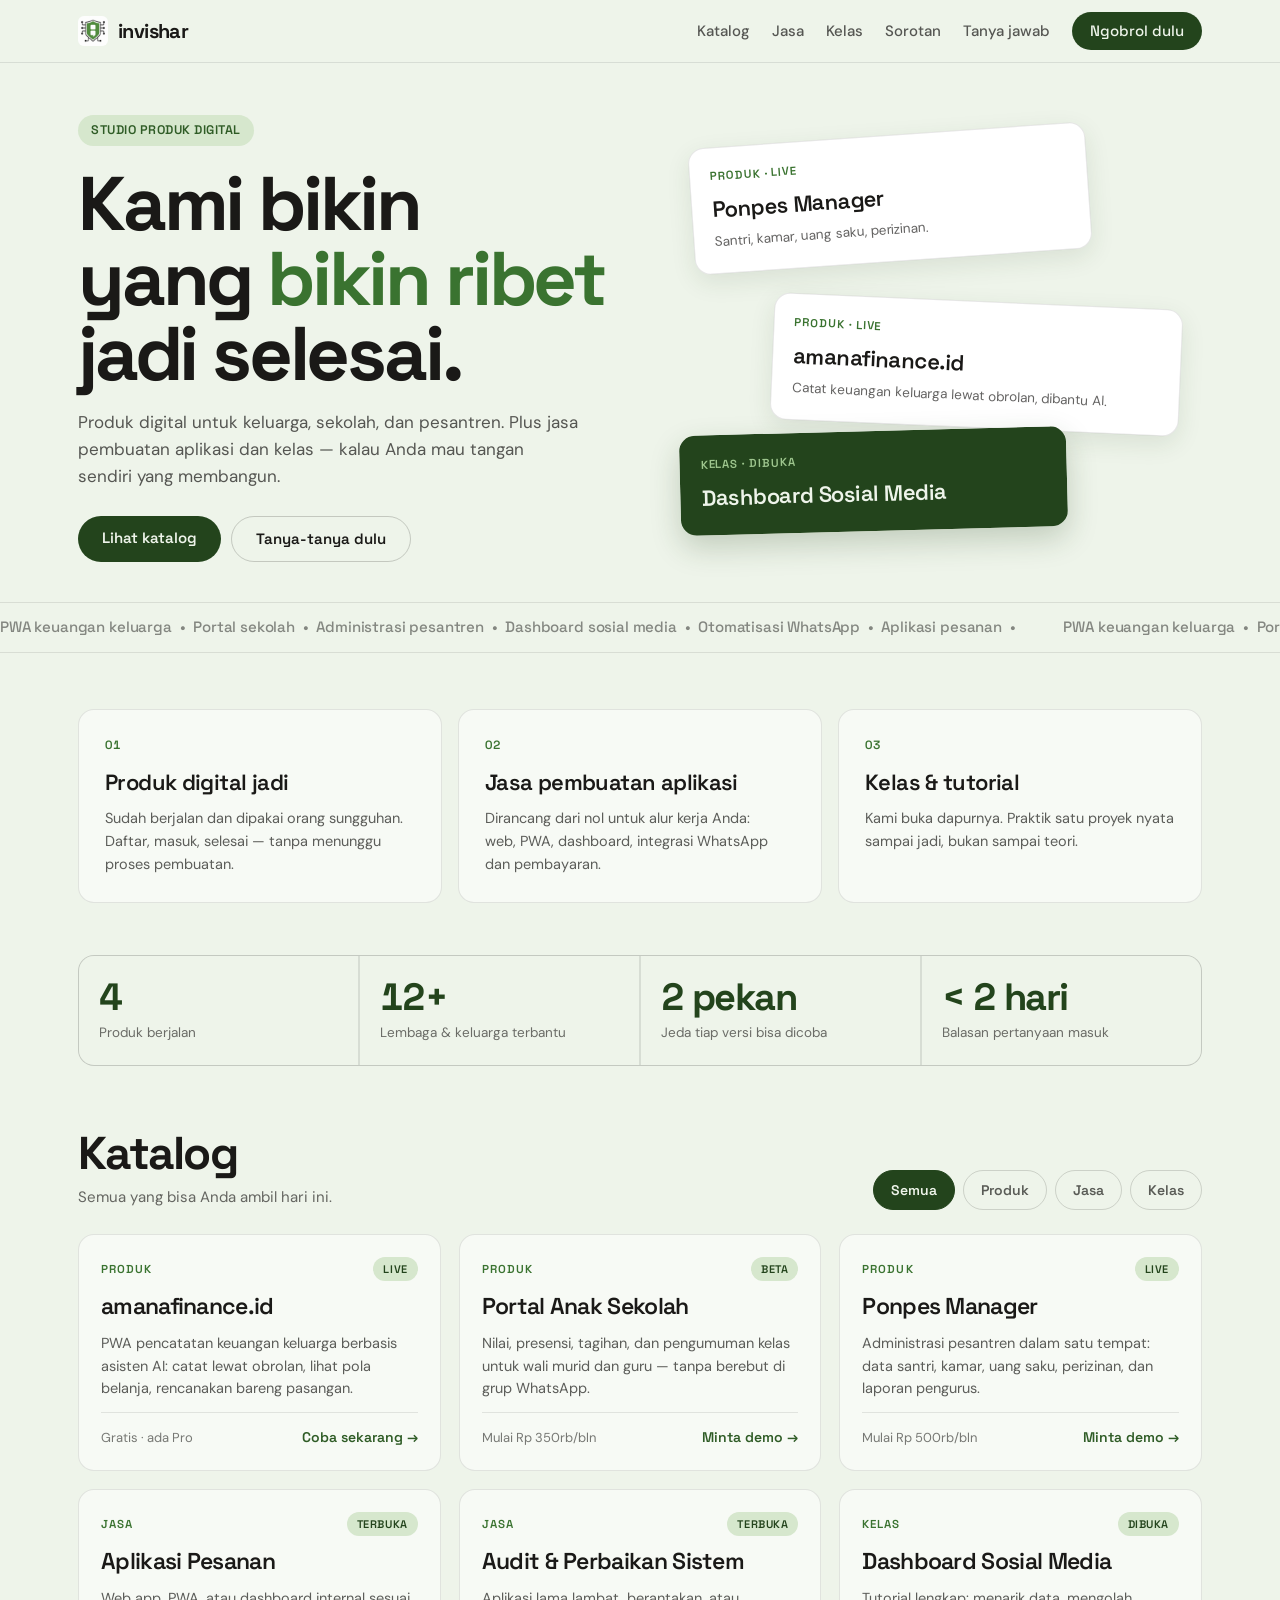
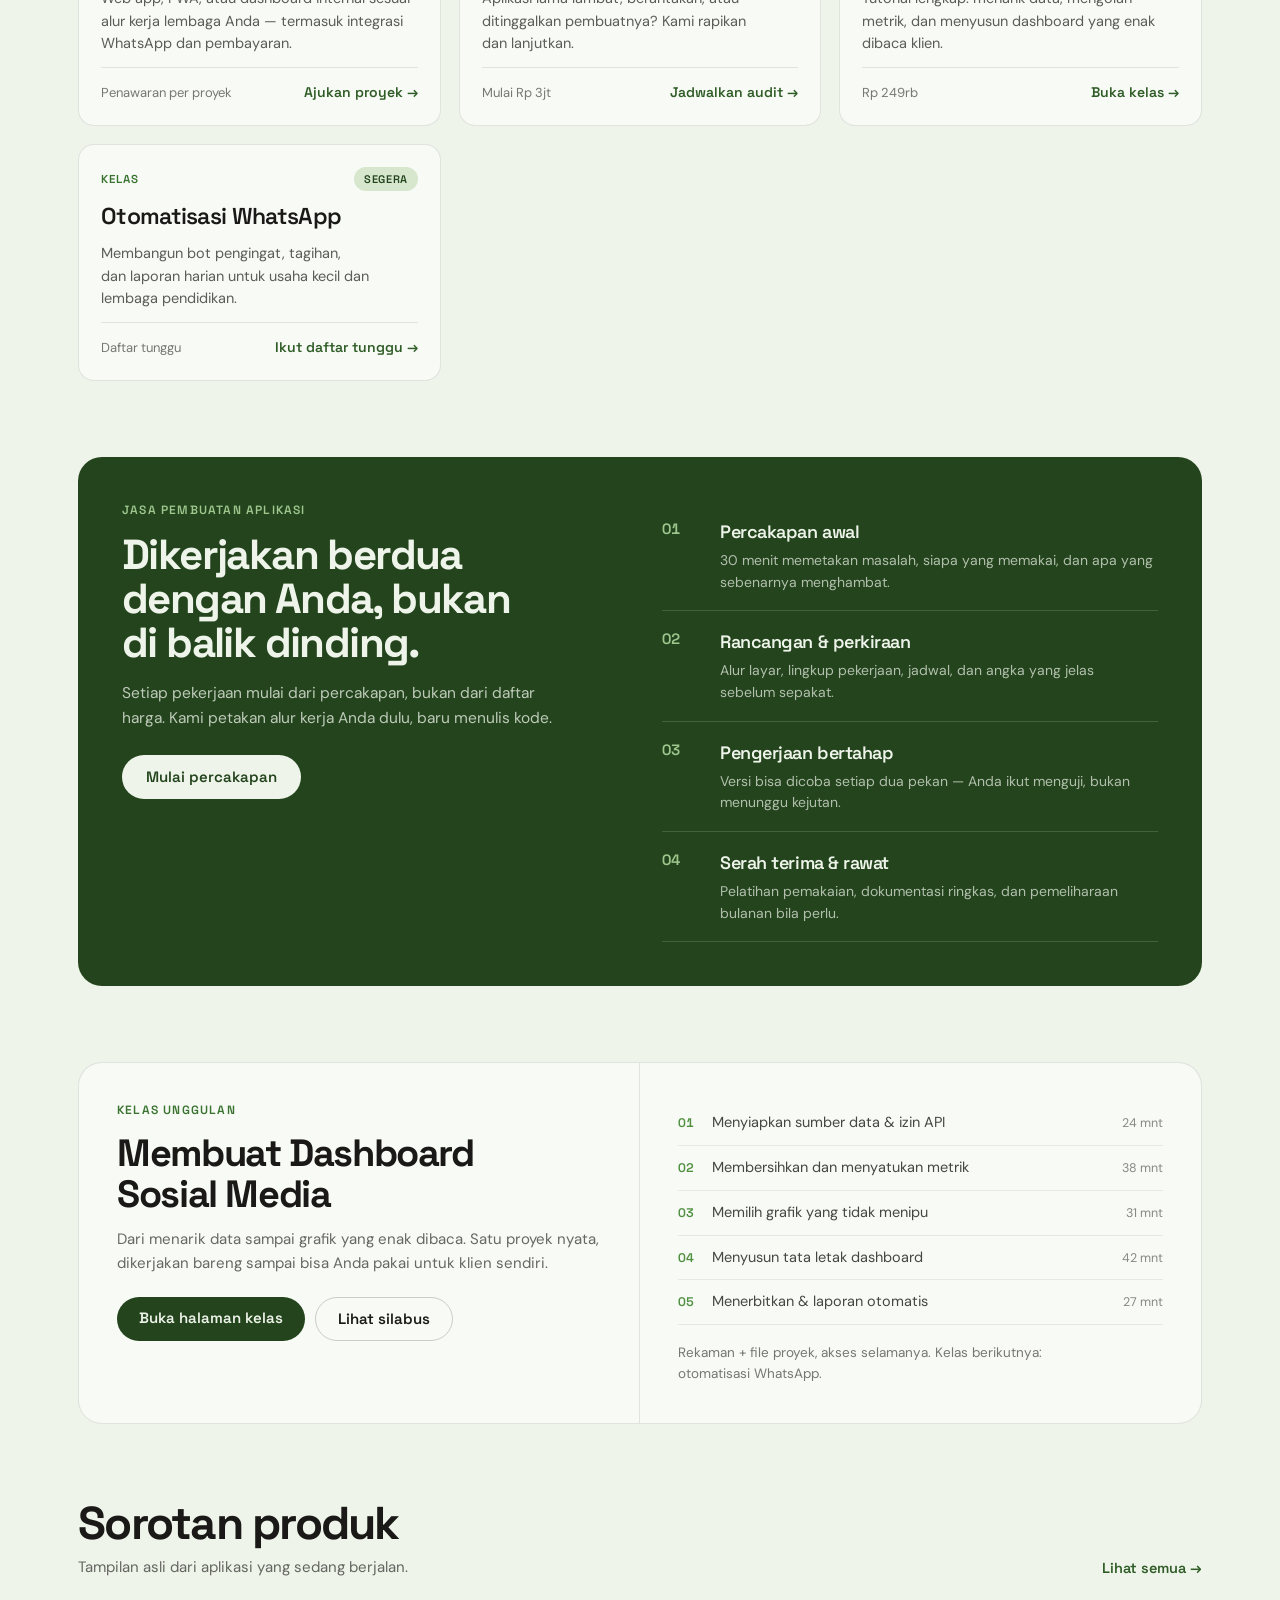
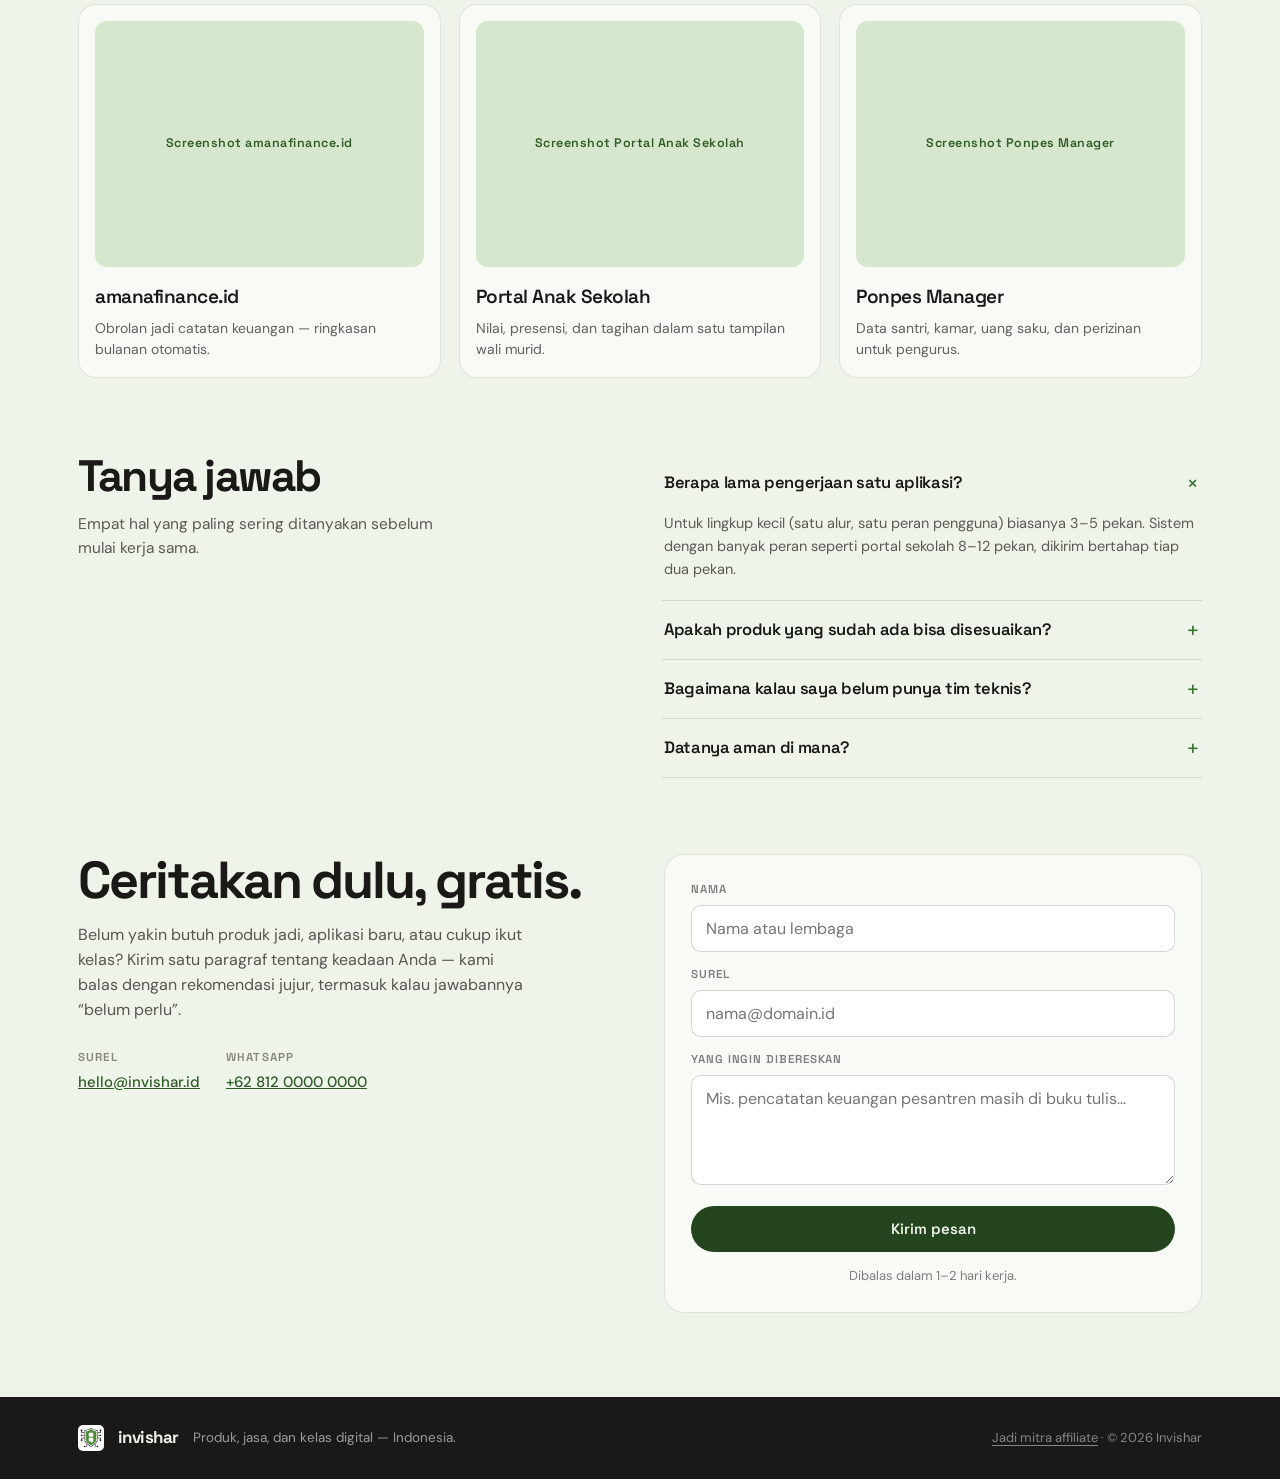
==== commit bc64465f: "Bangun sistem affiliate: produk, checkout, komisi, portal mitra Pondasi - panel/inc/inti.php: inti b" ====
--- a/site/index.html
+++ b/site/index.html
@@ -21,7 +21,7 @@
 <link rel="preconnect" href="https://fonts.googleapis.com">
 <link rel="preconnect" href="https://fonts.gstatic.com" crossorigin>
 <link href="https://fonts.googleapis.com/css2?family=Space+Grotesk:wght@400;500;600;700&family=DM+Sans:ital,opsz,wght@0,9..40,400..600;1,9..40,400&display=swap" rel="stylesheet">
-<link rel="stylesheet" href="css/style.css">
+<link rel="stylesheet" href="css/style.css?v=20260918b">
 <script>document.documentElement.classList.add("js");</script>
 </head>
 <body>
@@ -321,7 +321,8 @@
       </div>
     </div>
 
-    <!-- Form belum terhubung ke mana pun (mode demo). Cara mengaktifkan ada di js/main.js. -->
+    <!-- Mode demo: belum mengirim ke mana pun. Begitu panel admin hidup, ganti
+         data-demo menjadi data-kirim="https://panel.invishar.com/api-pesan.php" -->
     <form class="form" id="form-kontak" data-demo action="#" method="post" data-reveal="100">
       <div class="field">
         <label for="nama">Nama</label>
@@ -335,6 +336,9 @@
         <label for="pesan">Yang ingin dibereskan</label>
         <textarea id="pesan" name="pesan" rows="4" placeholder="Mis. pencatatan keuangan pesantren masih di buku tulis&hellip;" required></textarea>
       </div>
+      <!-- Perangkap robot: tersembunyi dari manusia, hanya diisi oleh pengirim otomatis. -->
+      <input class="jebakan" type="text" name="alamat" tabindex="-1" autocomplete="off" aria-hidden="true">
+
       <button class="btn btn-solid btn-block" type="submit" id="tombol-kirim">Kirim pesan</button>
       <p class="form-note" id="form-note">Dibalas dalam 1&ndash;2 hari kerja.</p>
     </form>
@@ -349,10 +353,10 @@
     <img src="assets/invishar-logo.png" alt="" width="26" height="26">
     <span class="footer-brand">invishar</span>
     <span class="footer-tag">Produk, jasa, dan kelas digital &mdash; Indonesia.</span>
-    <span class="footer-copy">&copy; 2026 Invishar</span>
+    <span class="footer-copy"><a href="/mitra/daftar" style="color:inherit;text-underline-offset:3px">Jadi mitra affiliate</a> &middot; &copy; 2026 Invishar</span>
   </div>
 </footer>
 
-<script src="js/main.js" defer></script>
+<script src="js/main.js?v=20260918b" defer></script>
 </body>
 </html>
--- a/site/css/style.css
+++ b/site/css/style.css
@@ -893,6 +893,18 @@
 }
 .form textarea { resize: vertical; }
 
+/* Perangkap robot: harus tetap ada di DOM, tapi tidak boleh terlihat maupun
+   terbaca pembaca layar. display:none dihindari karena sebagian pengirim
+   otomatis justru melewatinya. */
+.jebakan {
+  position: absolute;
+  left: -9999px;
+  width: 1px;
+  height: 1px;
+  opacity: 0;
+  pointer-events: none;
+}
+
 .form-note {
   font-size: 13px;
   color: var(--ink-55);
@@ -900,6 +912,7 @@
   text-align: center;
 }
 .form.is-sent .form-note { color: var(--green-700); font-weight: 500; }
+.form.is-failed .form-note { color: #a23a2a; font-weight: 500; }
 
 /* -------------------------------------------------------------- 16. Footer */
 .footer { background: var(--ink); color: var(--on-dark); }
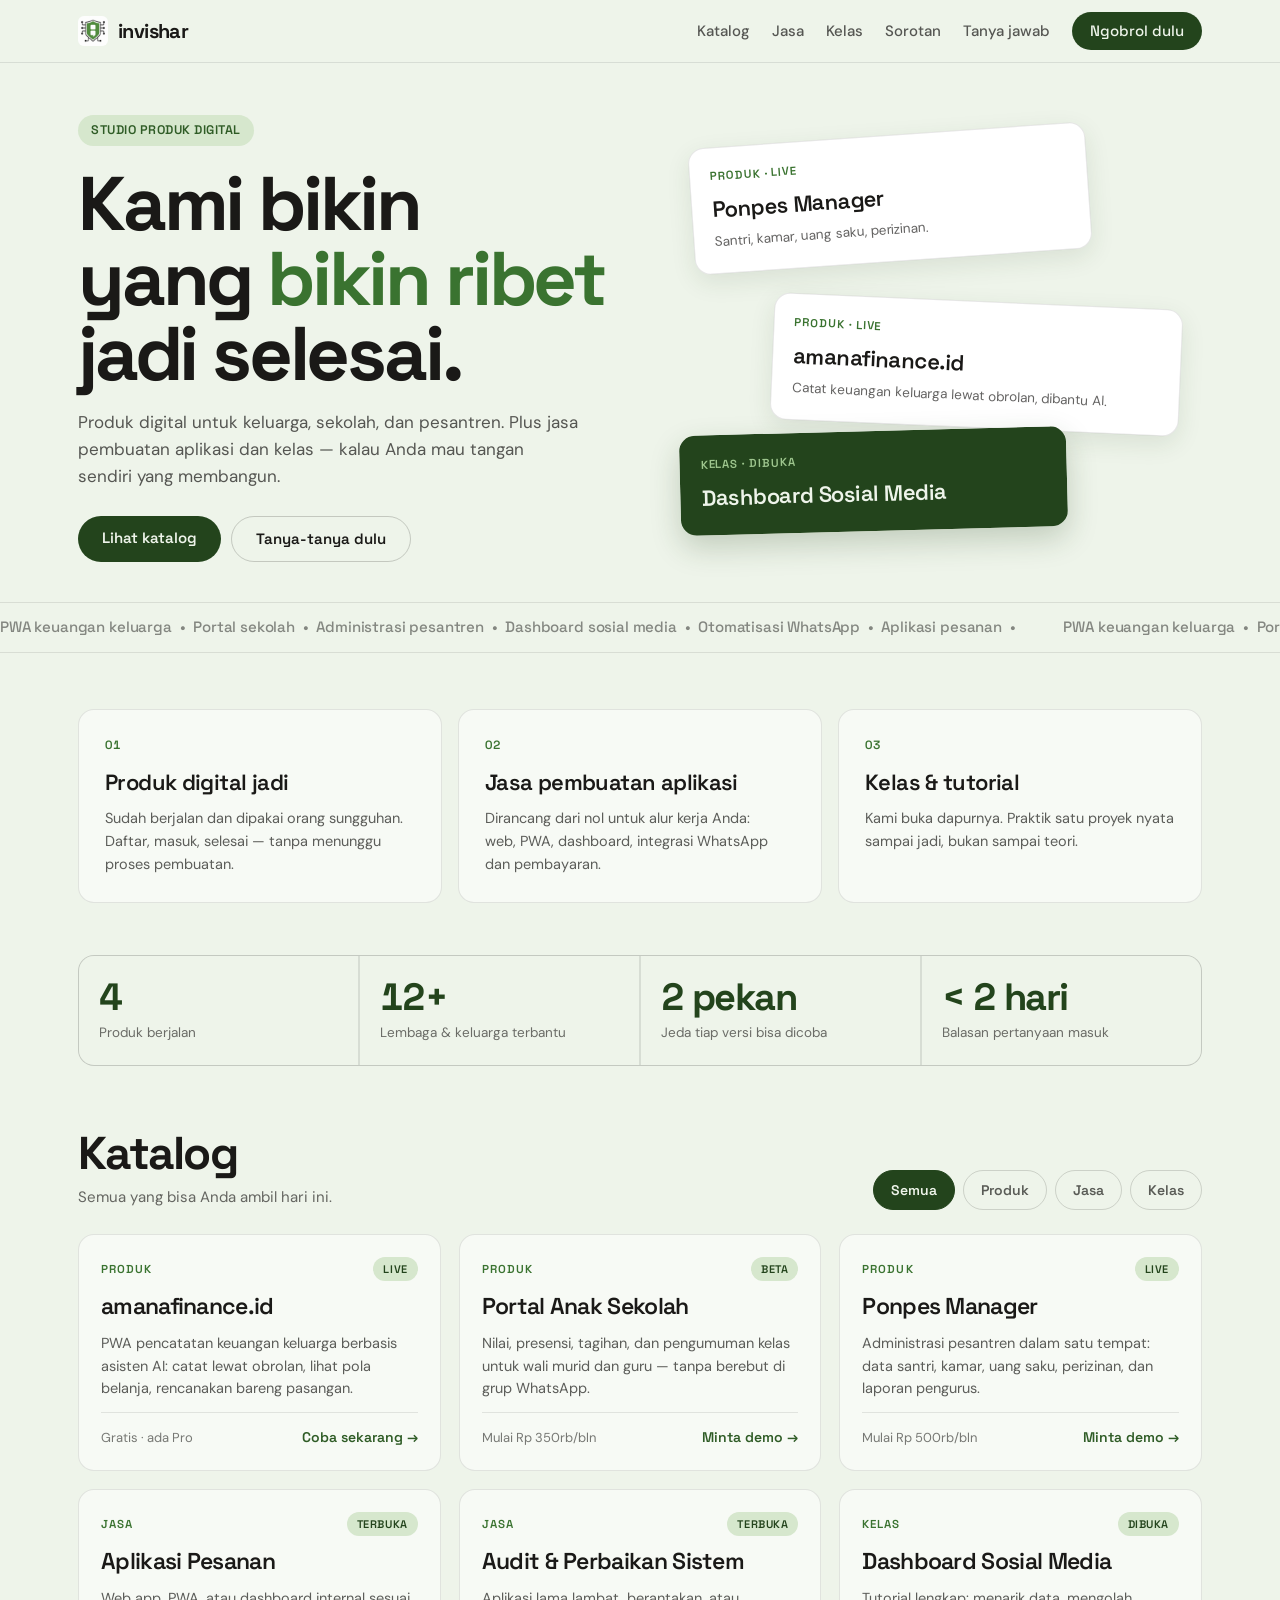
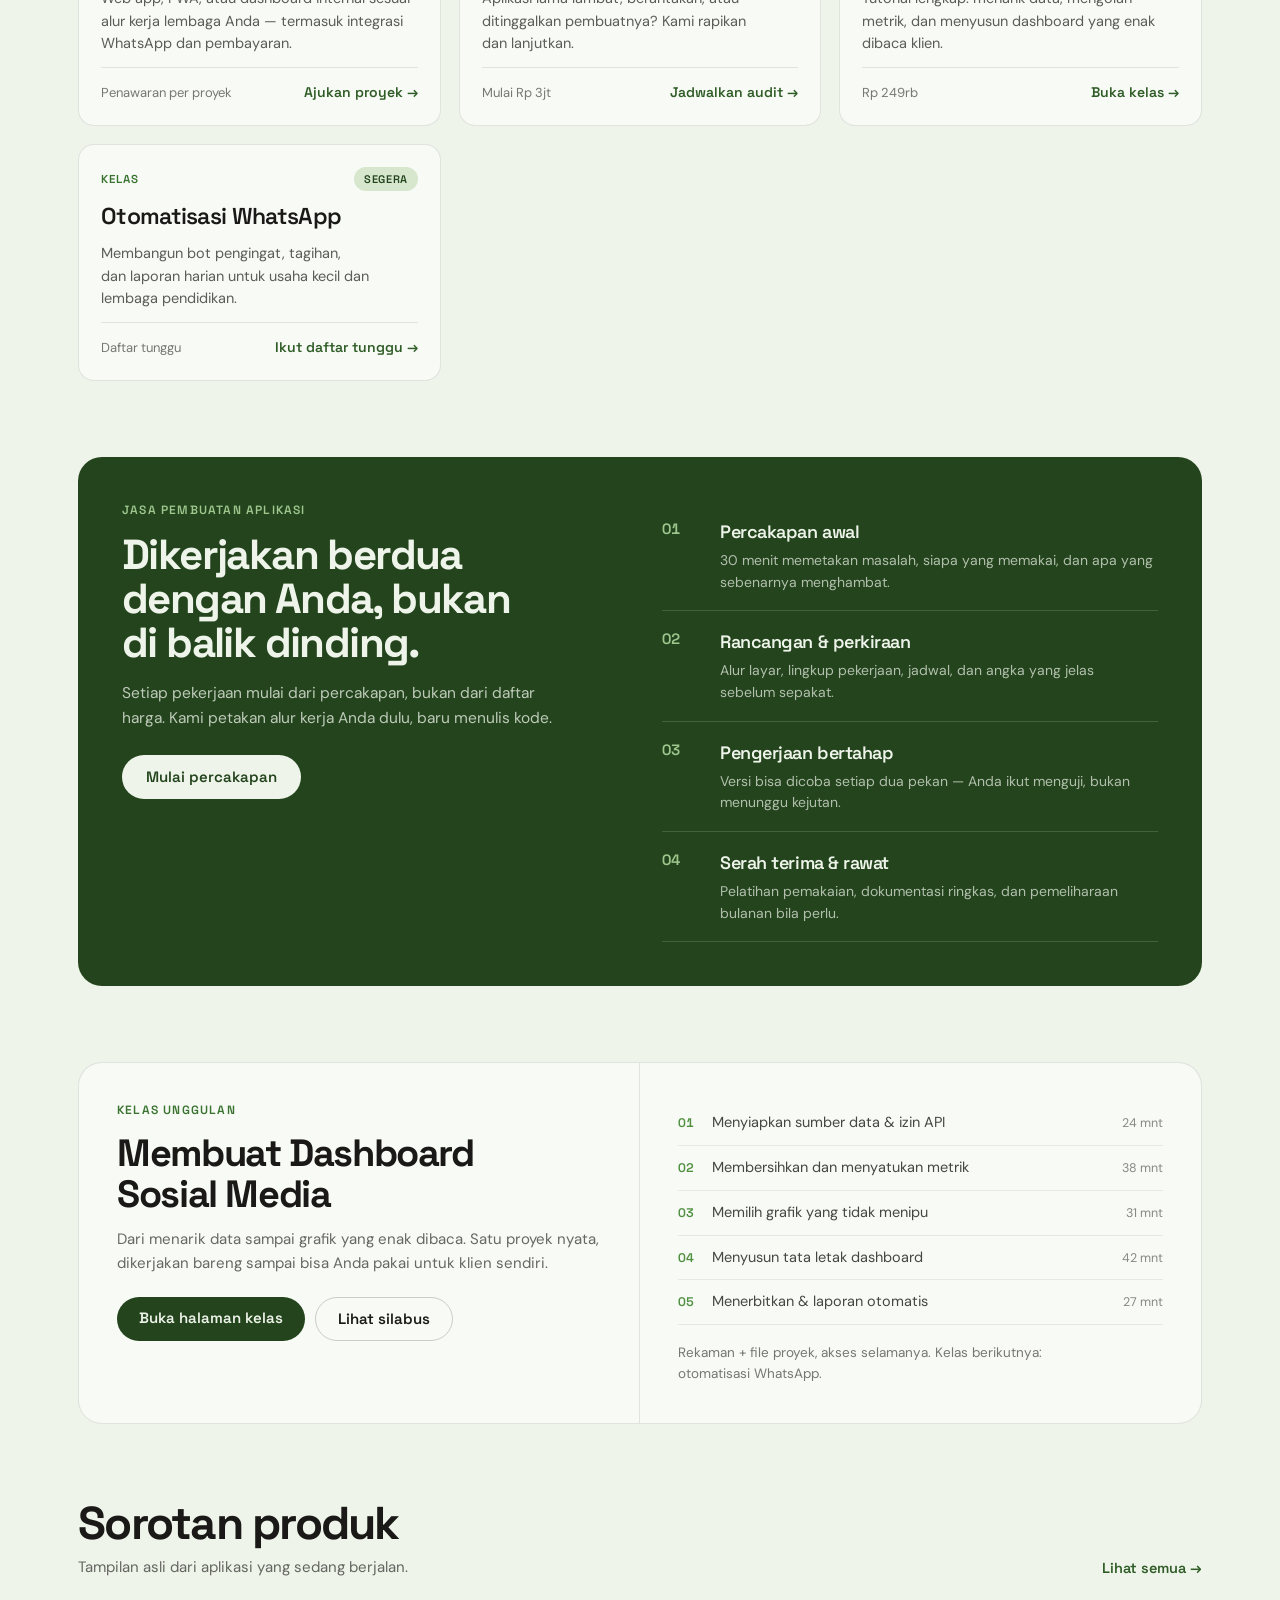
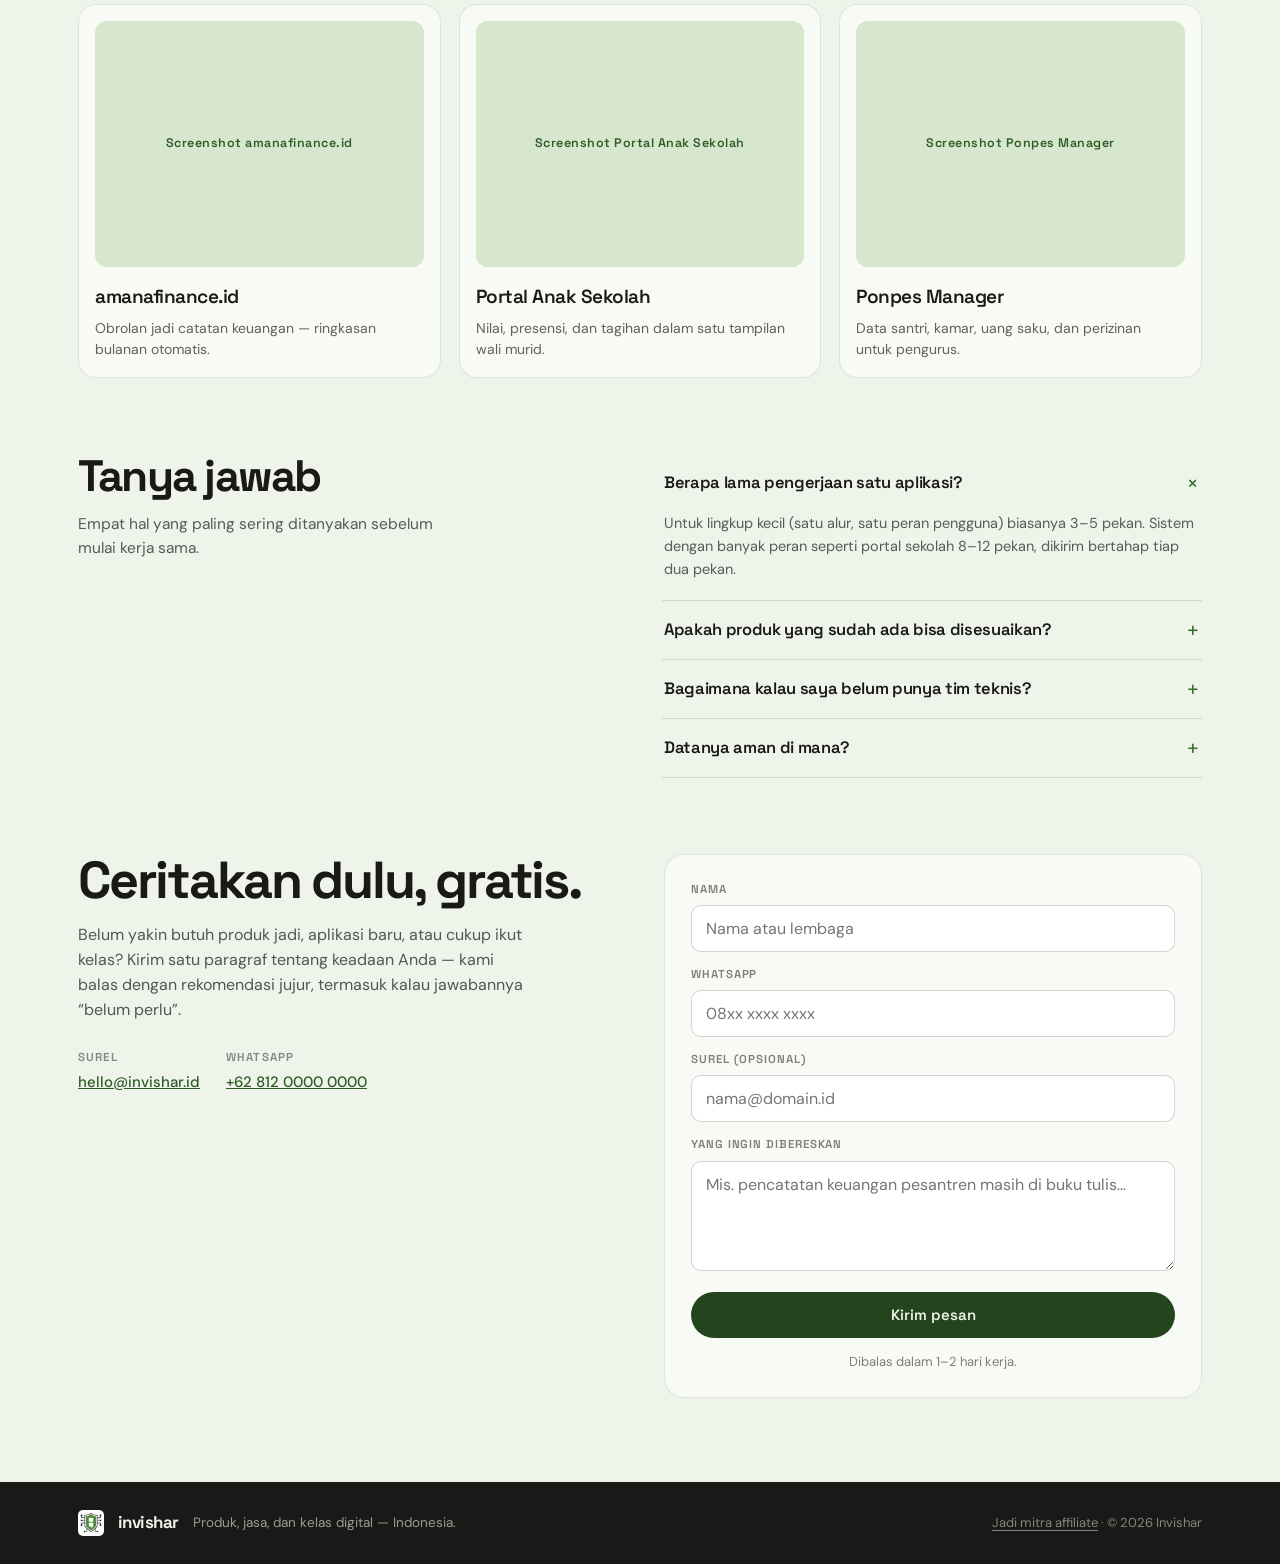
==== commit 04ba6207: "Tambah alur jasa: tagihan, kuitansi, dan sadar bayar sebagian Klien jasa pembuatan aplikasi yang per" ====
--- a/site/index.html
+++ b/site/index.html
@@ -21,7 +21,7 @@
 <link rel="preconnect" href="https://fonts.googleapis.com">
 <link rel="preconnect" href="https://fonts.gstatic.com" crossorigin>
 <link href="https://fonts.googleapis.com/css2?family=Space+Grotesk:wght@400;500;600;700&family=DM+Sans:ital,opsz,wght@0,9..40,400..600;1,9..40,400&display=swap" rel="stylesheet">
-<link rel="stylesheet" href="css/style.css?v=20260918b">
+<link rel="stylesheet" href="css/style.css?v=20260919b">
 <script>document.documentElement.classList.add("js");</script>
 </head>
 <body>
@@ -321,16 +321,22 @@
       </div>
     </div>
 
-    <!-- Mode demo: belum mengirim ke mana pun. Begitu panel admin hidup, ganti
-         data-demo menjadi data-kirim="https://panel.invishar.com/api-pesan.php" -->
-    <form class="form" id="form-kontak" data-demo action="#" method="post" data-reveal="100">
+    <!-- Pesan masuk ke panel admin dan langsung muncul di menu Transaksi sebagai
+         order jasa. Jalurnya relatif, jadi satu origin dengan situs dan tidak ada
+         urusan CORS. action= diisi alamat yang sama dengan data-kirim: kalau
+         JavaScript gagal dimuat, pesannya tetap tercatat dan tidak hilang. -->
+    <form class="form" id="form-kontak" data-kirim="/panel/api-pesan.php" action="/panel/api-pesan.php" method="post" data-reveal="100">
       <div class="field">
         <label for="nama">Nama</label>
         <input id="nama" name="nama" type="text" autocomplete="name" placeholder="Nama atau lembaga" required>
       </div>
       <div class="field">
-        <label for="surel">Surel</label>
-        <input id="surel" name="surel" type="email" autocomplete="email" placeholder="nama@domain.id" required>
+        <label for="whatsapp">WhatsApp</label>
+        <input id="whatsapp" name="whatsapp" type="tel" inputmode="tel" autocomplete="tel" placeholder="08xx xxxx xxxx" required>
+      </div>
+      <div class="field">
+        <label for="surel">Surel <span class="muted">(opsional)</span></label>
+        <input id="surel" name="surel" type="email" autocomplete="email" placeholder="nama@domain.id">
       </div>
       <div class="field">
         <label for="pesan">Yang ingin dibereskan</label>
@@ -357,6 +363,6 @@
   </div>
 </footer>
 
-<script src="js/main.js?v=20260918b" defer></script>
+<script src="js/main.js?v=20261001" defer></script>
 </body>
 </html>
--- a/site/css/style.css
+++ b/site/css/style.css
@@ -326,7 +326,7 @@
 /* ----------------------------------------------------------------- 6. Hero */
 .hero {
   display: grid;
-  grid-template-columns: repeat(auto-fit, minmax(290px, 1fr));
+  grid-template-columns: repeat(auto-fit, minmax(min(290px, 100%), 1fr));
   gap: clamp(30px, 5vw, 48px);
   align-items: center;
   padding-top: clamp(34px, 6vw, 52px);
@@ -437,7 +437,7 @@
 /* ---------------------------------------------------------- 8. Tiga pintu */
 .doors {
   display: grid;
-  grid-template-columns: repeat(auto-fit, minmax(240px, 1fr));
+  grid-template-columns: repeat(auto-fit, minmax(min(240px, 100%), 1fr));
   gap: 16px;
   padding-top: clamp(40px, 6vw, 56px);
 }
@@ -479,7 +479,7 @@
 /* -------------------------------------------------------------- 9. Statistik */
 .stats {
   display: grid;
-  grid-template-columns: repeat(auto-fit, minmax(150px, 1fr));
+  grid-template-columns: repeat(auto-fit, minmax(min(150px, 100%), 1fr));
   gap: 2px;
   background: var(--line);
   border: 1px solid var(--line);
@@ -529,7 +529,7 @@
 
 .grid-cards {
   display: grid;
-  grid-template-columns: repeat(auto-fill, minmax(270px, 1fr));
+  grid-template-columns: repeat(auto-fill, minmax(min(270px, 100%), 1fr));
   gap: 18px;
 }
 
@@ -608,7 +608,7 @@
   border-radius: var(--r-xl);
   padding: clamp(26px, 4vw, 44px);
   display: grid;
-  grid-template-columns: repeat(auto-fit, minmax(280px, 1fr));
+  grid-template-columns: repeat(auto-fit, minmax(min(280px, 100%), 1fr));
   gap: clamp(28px, 4vw, 44px);
   align-items: start;
 }
@@ -663,7 +663,7 @@
   border: 1px solid var(--line);
   border-radius: var(--r-xl);
   display: grid;
-  grid-template-columns: repeat(auto-fit, minmax(280px, 1fr));
+  grid-template-columns: repeat(auto-fit, minmax(min(280px, 100%), 1fr));
   overflow: hidden;
 }
 .kelas-copy {
@@ -759,7 +759,7 @@
 /* ---------------------------------------------------------- 14. Tanya jawab */
 .faq-grid {
   display: grid;
-  grid-template-columns: repeat(auto-fit, minmax(280px, 1fr));
+  grid-template-columns: repeat(auto-fit, minmax(min(280px, 100%), 1fr));
   gap: clamp(24px, 4vw, 44px);
   align-items: start;
 }
@@ -828,7 +828,7 @@
 }
 .kontak-grid {
   display: grid;
-  grid-template-columns: repeat(auto-fit, minmax(290px, 1fr));
+  grid-template-columns: repeat(auto-fit, minmax(min(290px, 100%), 1fr));
   gap: clamp(30px, 5vw, 48px);
   align-items: start;
 }
